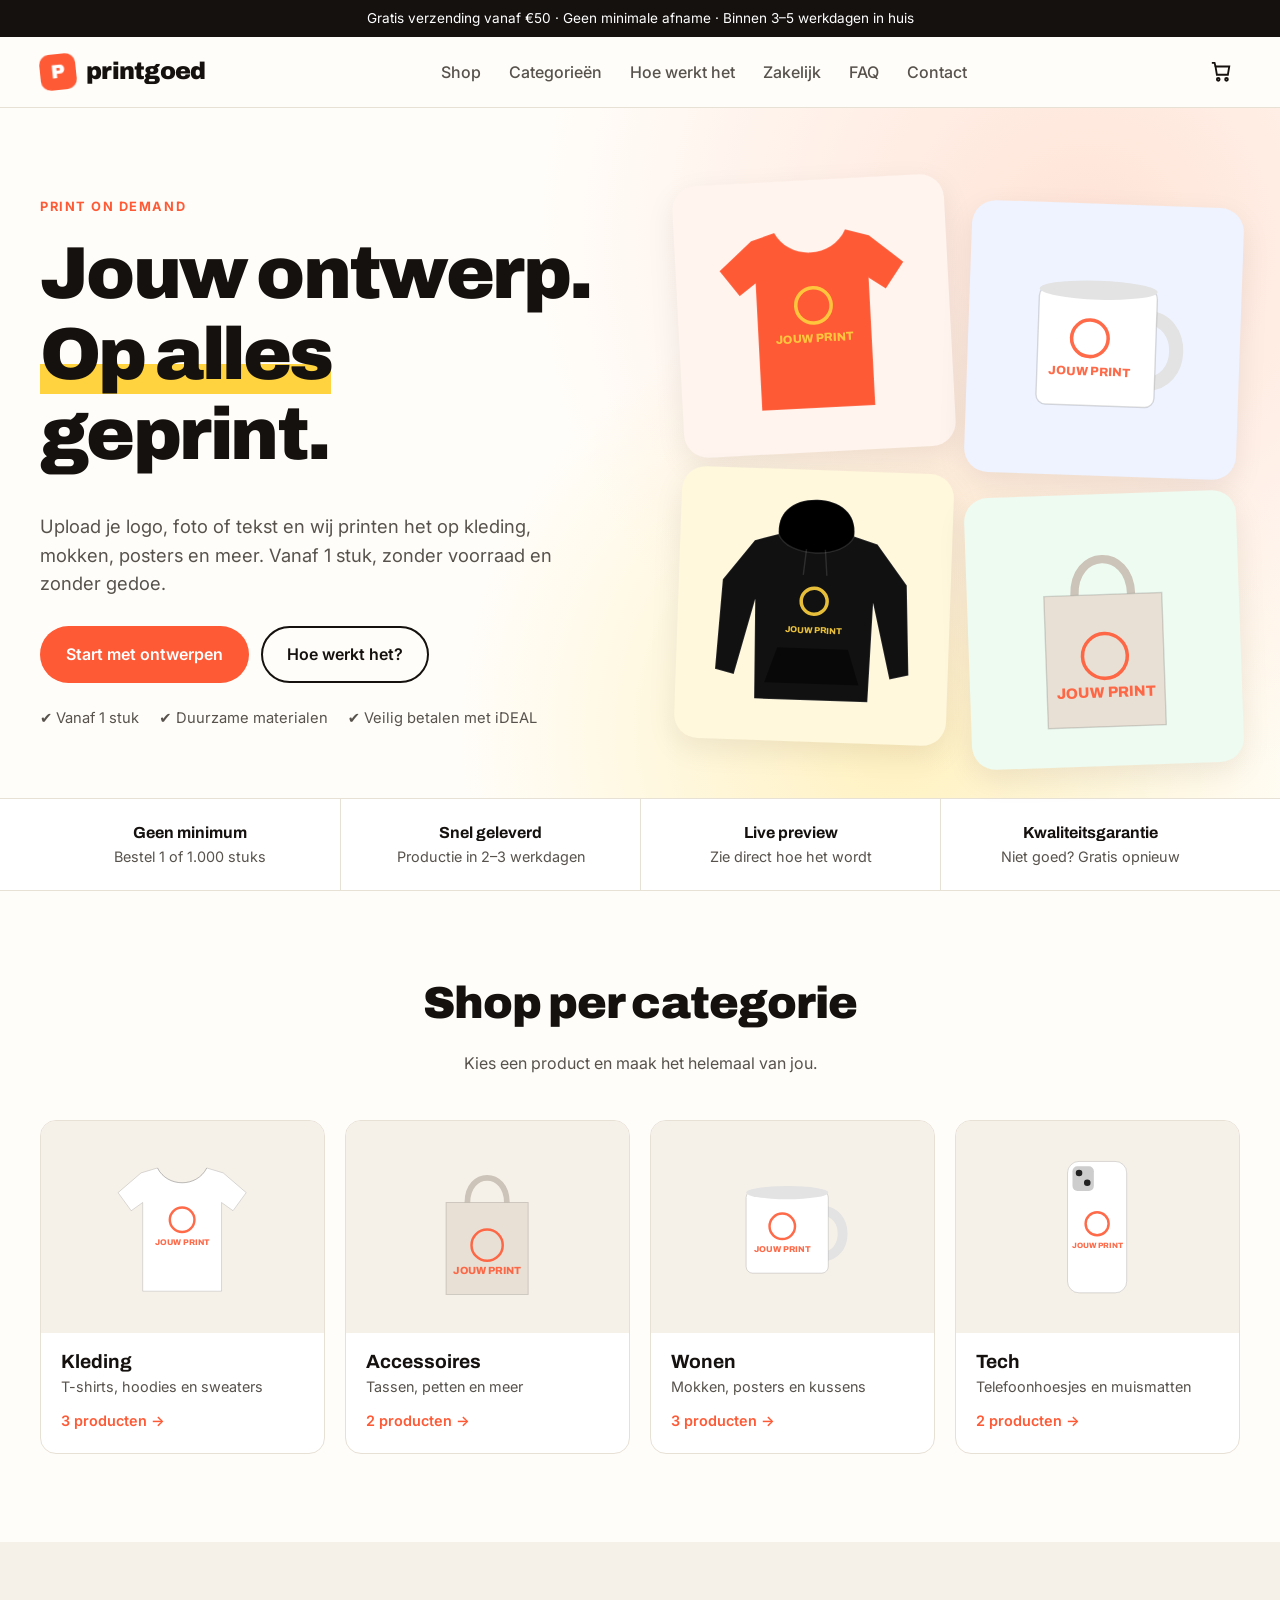
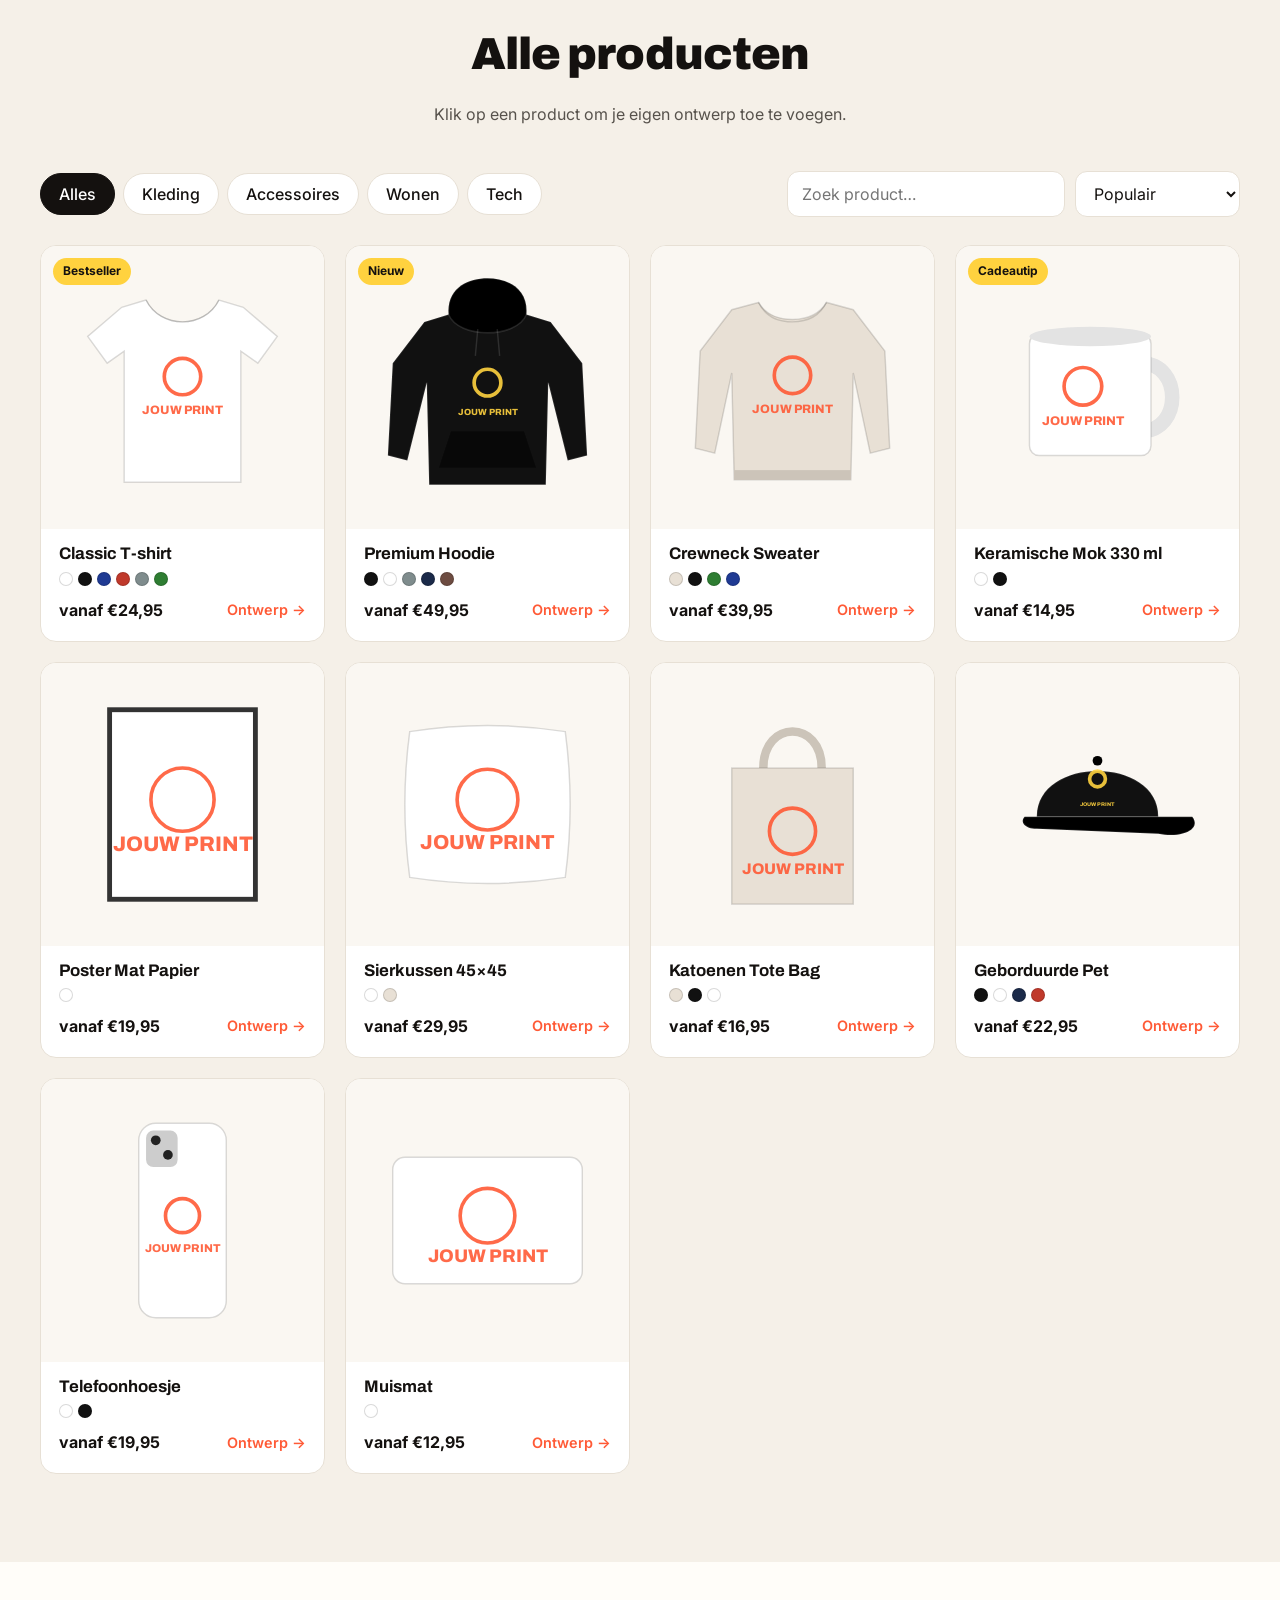
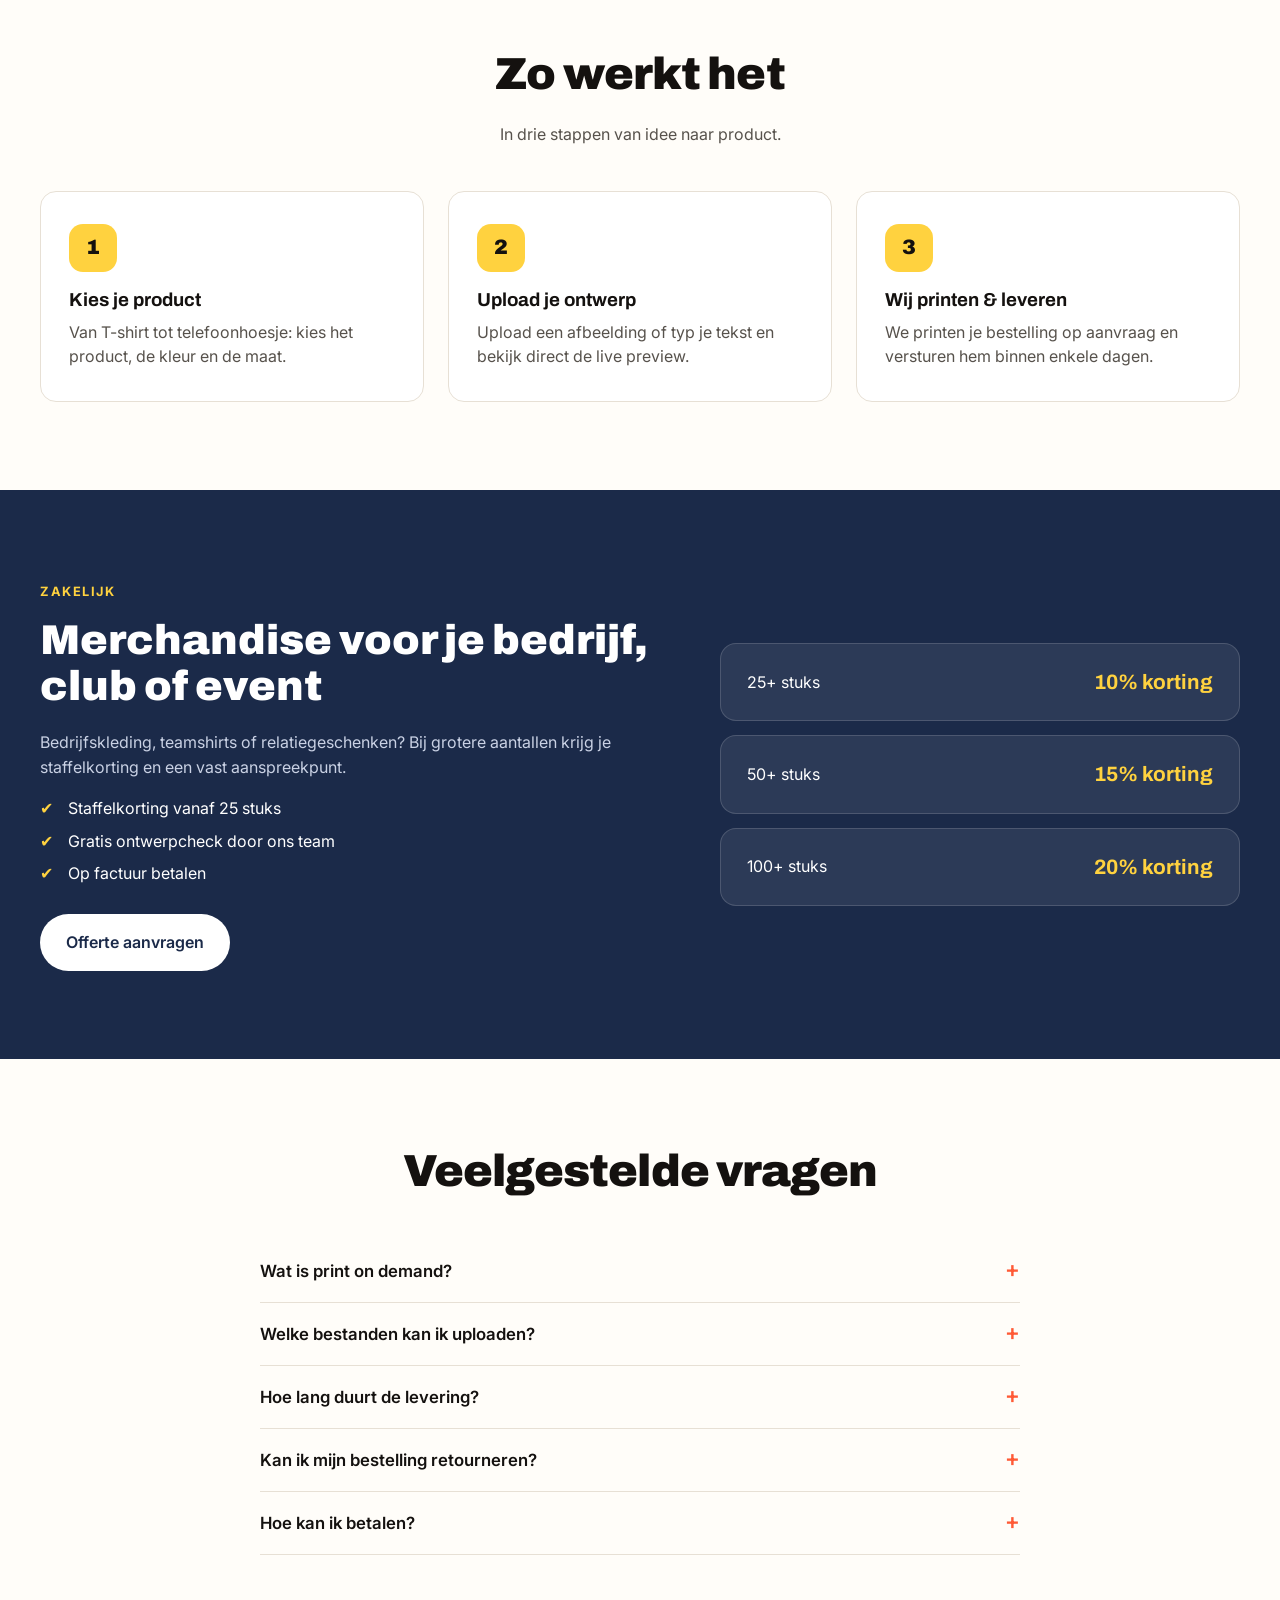
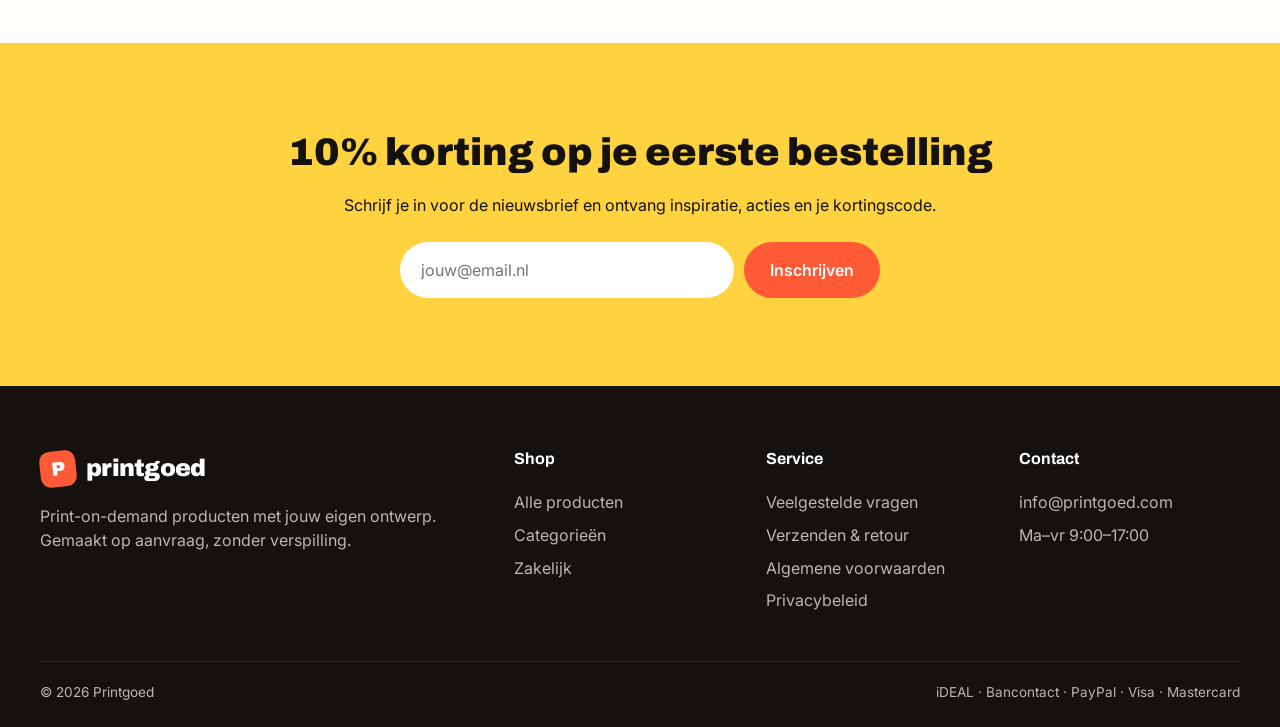
==== printgoed/index.html @ 6ab9bcb2 "Add rebuilt Printgoed print-on-demand webshop Static storefront with product catalogue, live design " ====
<!doctype html>
<html lang="nl">
<head>
  <meta charset="utf-8">
  <meta name="viewport" content="width=device-width, initial-scale=1">
  <title>Printgoed – Jouw ontwerp, op alles geprint</title>
  <meta name="description" content="Printgoed: print-on-demand kleding, accessoires en woonproducten met jouw eigen ontwerp. Geen minimale afname, snel geleverd.">
  <link rel="preconnect" href="https://fonts.googleapis.com">
  <link rel="preconnect" href="https://fonts.gstatic.com" crossorigin>
  <link href="https://fonts.googleapis.com/css2?family=Archivo:wght@500;700;800;900&family=Inter:wght@400;500;600&display=swap" rel="stylesheet">
  <link rel="stylesheet" href="css/styles.css">
</head>
<body>
  <div class="topbar">Gratis verzending vanaf €50 · Geen minimale afname · Binnen 3–5 werkdagen in huis</div>

  <header class="header">
    <div class="container header-inner">
      <a href="#" class="logo" aria-label="Printgoed home"><span class="logo-mark">P</span>printgoed</a>
      <nav class="nav" id="nav">
        <a href="#shop">Shop</a>
        <a href="#categorieen">Categorieën</a>
        <a href="#hoe-werkt-het">Hoe werkt het</a>
        <a href="#zakelijk">Zakelijk</a>
        <a href="#faq">FAQ</a>
        <a href="#contact">Contact</a>
      </nav>
      <div class="header-actions">
        <button class="icon-btn" id="cartBtn" aria-label="Winkelwagen openen">
          <svg viewBox="0 0 24 24" width="22" height="22" fill="none" stroke="currentColor" stroke-width="2"><path d="M6 6h15l-1.5 9h-12z"/><path d="M6 6 5 2H2"/><circle cx="9" cy="20" r="1.5"/><circle cx="18" cy="20" r="1.5"/></svg>
          <span class="cart-count" id="cartCount">0</span>
        </button>
        <button class="icon-btn menu-btn" id="menuBtn" aria-label="Menu" aria-expanded="false">
          <svg viewBox="0 0 24 24" width="24" height="24" fill="none" stroke="currentColor" stroke-width="2"><path d="M3 6h18M3 12h18M3 18h18"/></svg>
        </button>
      </div>
    </div>
  </header>

  <main>
    <section class="hero">
      <div class="container hero-inner">
        <div class="hero-copy">
          <span class="eyebrow">Print on demand</span>
          <h1>Jouw ontwerp.<br><span class="hl">Op alles</span> geprint.</h1>
          <p>Upload je logo, foto of tekst en wij printen het op kleding, mokken, posters en meer. Vanaf 1 stuk, zonder voorraad en zonder gedoe.</p>
          <div class="hero-cta">
            <a href="#shop" class="btn btn-primary">Start met ontwerpen</a>
            <a href="#hoe-werkt-het" class="btn btn-ghost">Hoe werkt het?</a>
          </div>
          <ul class="usp-inline">
            <li>✔ Vanaf 1 stuk</li>
            <li>✔ Duurzame materialen</li>
            <li>✔ Veilig betalen met iDEAL</li>
          </ul>
        </div>
        <div class="hero-visual" id="heroVisual" aria-hidden="true"></div>
      </div>
    </section>

    <section class="usps">
      <div class="container usp-grid">
        <div class="usp"><strong>Geen minimum</strong><span>Bestel 1 of 1.000 stuks</span></div>
        <div class="usp"><strong>Snel geleverd</strong><span>Productie in 2–3 werkdagen</span></div>
        <div class="usp"><strong>Live preview</strong><span>Zie direct hoe het wordt</span></div>
        <div class="usp"><strong>Kwaliteitsgarantie</strong><span>Niet goed? Gratis opnieuw</span></div>
      </div>
    </section>

    <section class="section" id="categorieen">
      <div class="container">
        <div class="section-head">
          <h2>Shop per categorie</h2>
          <p>Kies een product en maak het helemaal van jou.</p>
        </div>
        <div class="cat-grid" id="catGrid"></div>
      </div>
    </section>

    <section class="section section-alt" id="shop">
      <div class="container">
        <div class="section-head">
          <h2>Alle producten</h2>
          <p>Klik op een product om je eigen ontwerp toe te voegen.</p>
        </div>
        <div class="toolbar">
          <div class="filters" id="filters" role="tablist"></div>
          <div class="toolbar-right">
            <input type="search" id="search" placeholder="Zoek product…" aria-label="Zoek product">
            <select id="sort" aria-label="Sorteren">
              <option value="popular">Populair</option>
              <option value="price-asc">Prijs laag–hoog</option>
              <option value="price-desc">Prijs hoog–laag</option>
              <option value="name">Naam A–Z</option>
            </select>
          </div>
        </div>
        <div class="product-grid" id="productGrid"></div>
        <p class="empty" id="emptyState" hidden>Geen producten gevonden.</p>
      </div>
    </section>

    <section class="section" id="hoe-werkt-het">
      <div class="container">
        <div class="section-head">
          <h2>Zo werkt het</h2>
          <p>In drie stappen van idee naar product.</p>
        </div>
        <ol class="steps">
          <li><span class="step-num">1</span><h3>Kies je product</h3><p>Van T-shirt tot telefoonhoesje: kies het product, de kleur en de maat.</p></li>
          <li><span class="step-num">2</span><h3>Upload je ontwerp</h3><p>Upload een afbeelding of typ je tekst en bekijk direct de live preview.</p></li>
          <li><span class="step-num">3</span><h3>Wij printen &amp; leveren</h3><p>We printen je bestelling op aanvraag en versturen hem binnen enkele dagen.</p></li>
        </ol>
      </div>
    </section>

    <section class="section business" id="zakelijk">
      <div class="container business-inner">
        <div>
          <span class="eyebrow light">Zakelijk</span>
          <h2>Merchandise voor je bedrijf, club of event</h2>
          <p>Bedrijfskleding, teamshirts of relatiegeschenken? Bij grotere aantallen krijg je staffelkorting en een vast aanspreekpunt.</p>
          <ul class="checklist">
            <li>Staffelkorting vanaf 25 stuks</li>
            <li>Gratis ontwerpcheck door ons team</li>
            <li>Op factuur betalen</li>
          </ul>
          <a href="#contact" class="btn btn-light">Offerte aanvragen</a>
        </div>
        <div class="tiers">
          <div class="tier"><span>25+ stuks</span><strong>10% korting</strong></div>
          <div class="tier"><span>50+ stuks</span><strong>15% korting</strong></div>
          <div class="tier"><span>100+ stuks</span><strong>20% korting</strong></div>
        </div>
      </div>
    </section>

    <section class="section" id="faq">
      <div class="container narrow">
        <div class="section-head">
          <h2>Veelgestelde vragen</h2>
        </div>
        <div class="faq">
          <details><summary>Wat is print on demand?</summary><p>Elk product wordt pas geprint nadat je het bestelt. Daardoor kun je al vanaf 1 stuk bestellen en is er geen verspilling door overproductie.</p></details>
          <details><summary>Welke bestanden kan ik uploaden?</summary><p>PNG, JPG en SVG. Voor het beste resultaat gebruik je een PNG met transparante achtergrond van minimaal 2000 px breed (300 dpi).</p></details>
          <details><summary>Hoe lang duurt de levering?</summary><p>Productie duurt 2–3 werkdagen. Daarna bezorgen we binnen 1–2 werkdagen in Nederland en België.</p></details>
          <details><summary>Kan ik mijn bestelling retourneren?</summary><p>Omdat producten persoonlijk gemaakt worden, zijn ze uitgesloten van het herroepingsrecht. Is er een drukfout of beschadiging? Dan maken we het gratis opnieuw.</p></details>
          <details><summary>Hoe kan ik betalen?</summary><p>Met iDEAL, Bancontact, creditcard, PayPal of (zakelijk) op factuur.</p></details>
        </div>
      </div>
    </section>

    <section class="section newsletter">
      <div class="container narrow center">
        <h2>10% korting op je eerste bestelling</h2>
        <p>Schrijf je in voor de nieuwsbrief en ontvang inspiratie, acties en je kortingscode.</p>
        <form class="newsletter-form" id="newsletterForm">
          <input type="email" required placeholder="jouw@email.nl" aria-label="E-mailadres">
          <button class="btn btn-primary" type="submit">Inschrijven</button>
        </form>
      </div>
    </section>
  </main>

  <footer class="footer" id="contact">
    <div class="container footer-grid">
      <div>
        <a href="#" class="logo logo-light"><span class="logo-mark">P</span>printgoed</a>
        <p>Print-on-demand producten met jouw eigen ontwerp. Gemaakt op aanvraag, zonder verspilling.</p>
      </div>
      <div>
        <h4>Shop</h4>
        <a href="#shop">Alle producten</a>
        <a href="#categorieen">Categorieën</a>
        <a href="#zakelijk">Zakelijk</a>
      </div>
      <div>
        <h4>Service</h4>
        <a href="#faq">Veelgestelde vragen</a>
        <a href="#faq">Verzenden &amp; retour</a>
        <a href="#">Algemene voorwaarden</a>
        <a href="#">Privacybeleid</a>
      </div>
      <div>
        <h4>Contact</h4>
        <a href="mailto:info@printgoed.com">info@printgoed.com</a>
        <span>Ma–vr 9:00–17:00</span>
      </div>
    </div>
    <div class="container footer-bottom">
      <span>© <span id="year"></span> Printgoed</span>
      <span class="pay">iDEAL · Bancontact · PayPal · Visa · Mastercard</span>
    </div>
  </footer>

  <!-- Productconfigurator -->
  <div class="modal" id="productModal" hidden>
    <div class="modal-backdrop" data-close></div>
    <div class="modal-panel" role="dialog" aria-modal="true" aria-labelledby="pmTitle">
      <button class="modal-close" data-close aria-label="Sluiten">×</button>
      <div class="pm-grid">
        <div class="pm-preview" id="pmPreview"></div>
        <div class="pm-info">
          <h3 id="pmTitle"></h3>
          <p class="pm-price" id="pmPrice"></p>
          <p class="pm-desc" id="pmDesc"></p>

          <div class="field">
            <label>Kleur</label>
            <div class="swatches" id="pmColors"></div>
          </div>
          <div class="field">
            <label for="pmSize">Maat / variant</label>
            <select id="pmSize"></select>
          </div>

          <div class="field">
            <label>Jouw ontwerp</label>
            <div class="design-tabs">
              <button class="tab active" data-tab="upload" type="button">Afbeelding uploaden</button>
              <button class="tab" data-tab="text" type="button">Tekst</button>
            </div>
            <div class="tab-panel" data-panel="upload">
              <label class="upload" for="pmUpload">
                <input type="file" id="pmUpload" accept="image/png,image/jpeg,image/svg+xml">
                <span id="pmUploadLabel">Klik om een PNG, JPG of SVG te kiezen</span>
              </label>
            </div>
            <div class="tab-panel" data-panel="text" hidden>
              <textarea id="pmText" rows="2" maxlength="60" placeholder="Typ je tekst (max. 3 regels)"></textarea>
              <div class="text-opts">
                <select id="pmFont" aria-label="Lettertype">
                  <option value="Archivo, sans-serif">Stoer</option>
                  <option value="Georgia, serif">Klassiek</option>
                  <option value="'Courier New', monospace">Typemachine</option>
                  <option value="'Brush Script MT', cursive">Handschrift</option>
                </select>
                <input type="color" id="pmTextColor" value="#111111" aria-label="Tekstkleur">
              </div>
            </div>
          </div>

          <div class="pm-buy">
            <div class="qty">
              <button type="button" id="qtyMinus" aria-label="Minder">−</button>
              <input type="number" id="pmQty" value="1" min="1" max="999" aria-label="Aantal">
              <button type="button" id="qtyPlus" aria-label="Meer">+</button>
            </div>
            <button class="btn btn-primary grow" id="pmAdd">In winkelwagen</button>
          </div>
        </div>
      </div>
    </div>
  </div>

  <!-- Winkelwagen -->
  <div class="drawer" id="cartDrawer" hidden>
    <div class="modal-backdrop" data-close-cart></div>
    <aside class="drawer-panel" aria-label="Winkelwagen">
      <div class="drawer-head">
        <h3>Winkelwagen</h3>
        <button class="modal-close static" data-close-cart aria-label="Sluiten">×</button>
      </div>
      <div class="ship-bar"><div class="ship-text" id="shipText"></div><div class="ship-track"><div class="ship-fill" id="shipFill"></div></div></div>
      <div class="cart-items" id="cartItems"></div>
      <div class="drawer-foot">
        <div class="row"><span>Subtotaal</span><span id="cartSubtotal">€0,00</span></div>
        <div class="row"><span>Verzending</span><span id="cartShipping">€0,00</span></div>
        <div class="row total"><span>Totaal</span><span id="cartTotal">€0,00</span></div>
        <button class="btn btn-primary full" id="checkoutBtn">Afrekenen</button>
      </div>
    </aside>
  </div>

  <!-- Afrekenen -->
  <div class="modal" id="checkoutModal" hidden>
    <div class="modal-backdrop" data-close></div>
    <div class="modal-panel small" role="dialog" aria-modal="true" aria-labelledby="coTitle">
      <button class="modal-close" data-close aria-label="Sluiten">×</button>
      <h3 id="coTitle">Afrekenen</h3>
      <form id="checkoutForm" class="checkout-form">
        <div class="two"><input required placeholder="Voornaam" autocomplete="given-name"><input required placeholder="Achternaam" autocomplete="family-name"></div>
        <input required type="email" placeholder="E-mailadres" autocomplete="email">
        <input required placeholder="Straat en huisnummer" autocomplete="street-address">
        <div class="two"><input required placeholder="Postcode" autocomplete="postal-code"><input required placeholder="Plaats" autocomplete="address-level2"></div>
        <select required aria-label="Land"><option>Nederland</option><option>België</option><option>Duitsland</option></select>
        <fieldset class="pay-methods">
          <legend>Betaalmethode</legend>
          <label><input type="radio" name="pay" checked> iDEAL</label>
          <label><input type="radio" name="pay"> Bancontact</label>
          <label><input type="radio" name="pay"> Creditcard</label>
          <label><input type="radio" name="pay"> PayPal</label>
        </fieldset>
        <p class="co-total">Te betalen: <strong id="coTotal"></strong></p>
        <button class="btn btn-primary full" type="submit">Bestelling plaatsen</button>
        <p class="note">Demo-afrekenpagina: koppel hier je betaalprovider (bijv. Mollie of Stripe).</p>
      </form>
    </div>
  </div>

  <div class="toast" id="toast" role="status" aria-live="polite"></div>

  <script src="js/products.js"></script>
  <script src="js/mockups.js"></script>
  <script src="js/app.js"></script>
</body>
</html>
---- printgoed/css/styles.css ----
:root {
  --ink: #14110f;
  --ink-soft: #57524c;
  --bg: #fffdf9;
  --bg-alt: #f5f0e8;
  --line: #e7e0d5;
  --accent: #ff5a36;
  --accent-dark: #e2431f;
  --yellow: #ffd23f;
  --navy: #1b2a49;
  --radius: 16px;
  --shadow: 0 10px 30px rgba(20, 17, 15, 0.08);
}

* { box-sizing: border-box; }
html { scroll-behavior: smooth; }
body {
  margin: 0;
  font-family: Inter, system-ui, sans-serif;
  color: var(--ink);
  background: var(--bg);
  line-height: 1.55;
  -webkit-font-smoothing: antialiased;
}
body.locked { overflow: hidden; }
h1, h2, h3, h4 { font-family: Archivo, sans-serif; line-height: 1.1; margin: 0 0 0.5em; }
p { margin: 0 0 1em; }
a { color: inherit; }
img, svg { display: block; max-width: 100%; }
button, input, select, textarea { font: inherit; color: inherit; }
[hidden] { display: none !important; }

.container { width: min(1200px, 100% - 32px); margin-inline: auto; }
.narrow { width: min(760px, 100% - 32px); }
.center { text-align: center; }

/* Knoppen */
.btn {
  display: inline-flex; align-items: center; justify-content: center; gap: 8px;
  padding: 14px 24px; border-radius: 999px; border: 2px solid transparent;
  font-weight: 600; text-decoration: none; cursor: pointer; transition: transform .15s, background .15s;
}
.btn:hover { transform: translateY(-1px); }
.btn:disabled { opacity: .5; cursor: not-allowed; transform: none; }
.btn-primary { background: var(--accent); color: #fff; }
.btn-primary:hover { background: var(--accent-dark); }
.btn-ghost { border-color: var(--ink); background: transparent; }
.btn-light { background: #fff; color: var(--navy); }
.full { width: 100%; }
.grow { flex: 1; }
.link { background: none; border: 0; padding: 0; color: var(--ink-soft); text-decoration: underline; cursor: pointer; font-size: .85rem; }

/* Topbar & header */
.topbar { background: var(--ink); color: #fff; text-align: center; font-size: .85rem; padding: 8px 16px; }
.header { position: sticky; top: 0; z-index: 40; background: rgba(255, 253, 249, .92); backdrop-filter: blur(10px); border-bottom: 1px solid var(--line); }
.header-inner { display: flex; align-items: center; justify-content: space-between; height: 70px; gap: 24px; }
.logo { display: inline-flex; align-items: center; gap: 10px; font-family: Archivo, sans-serif; font-weight: 900; font-size: 1.5rem; letter-spacing: -.03em; text-decoration: none; }
.logo-mark { display: grid; place-items: center; width: 36px; height: 36px; border-radius: 10px; background: var(--accent); color: #fff; font-size: 1.2rem; transform: rotate(-6deg); }
.logo-light { color: #fff; }
.nav { display: flex; gap: 28px; }
.nav a { text-decoration: none; font-weight: 500; color: var(--ink-soft); }
.nav a:hover { color: var(--ink); }
.header-actions { display: flex; align-items: center; gap: 6px; }
.icon-btn { position: relative; background: none; border: 0; padding: 8px; cursor: pointer; border-radius: 10px; }
.icon-btn:hover { background: var(--bg-alt); }
.cart-count { position: absolute; top: 0; right: 0; min-width: 18px; height: 18px; border-radius: 9px; background: var(--accent); color: #fff; font-size: .7rem; font-weight: 700; display: none; place-items: center; padding: 0 4px; }
.cart-count.visible { display: grid; }
.menu-btn { display: none; }

/* Hero */
.hero { padding: 72px 0 56px; background: radial-gradient(circle at 85% 20%, #ffe3d6 0, transparent 45%), radial-gradient(circle at 70% 90%, #fff1bf 0, transparent 40%); }
.hero-inner { display: grid; grid-template-columns: 1.05fr 1fr; gap: 48px; align-items: center; }
.eyebrow { display: inline-block; font-size: .8rem; font-weight: 700; text-transform: uppercase; letter-spacing: .12em; color: var(--accent); margin-bottom: 16px; }
.eyebrow.light { color: var(--yellow); }
.hero h1 { font-size: clamp(2.6rem, 6vw, 4.6rem); font-weight: 900; letter-spacing: -.035em; }
.hl { background: linear-gradient(transparent 62%, var(--yellow) 62%); }
.hero p { font-size: 1.15rem; color: var(--ink-soft); max-width: 520px; }
.hero-cta { display: flex; flex-wrap: wrap; gap: 12px; margin: 28px 0 24px; }
.usp-inline { list-style: none; padding: 0; margin: 0; display: flex; flex-wrap: wrap; gap: 8px 20px; color: var(--ink-soft); font-size: .92rem; }
.hero-visual { display: grid; grid-template-columns: 1fr 1fr; gap: 18px; }
.hero-card { background: #fff; border-radius: 24px; padding: 18px; box-shadow: var(--shadow); aspect-ratio: 1; }
.hero-card.c0 { background: #fff4ee; transform: rotate(-3deg); }
.hero-card.c1 { background: #eef3ff; transform: translateY(24px) rotate(2deg); }
.hero-card.c2 { background: #fff8dc; transform: rotate(2deg); }
.hero-card.c3 { background: #eefbf1; transform: translateY(24px) rotate(-2deg); }

/* USP's */
.usps { border-block: 1px solid var(--line); background: #fff; }
.usp-grid { display: grid; grid-template-columns: repeat(4, 1fr); }
.usp { padding: 22px 16px; display: flex; flex-direction: column; text-align: center; }
.usp + .usp { border-left: 1px solid var(--line); }
.usp strong { font-family: Archivo, sans-serif; }
.usp span { color: var(--ink-soft); font-size: .9rem; }

/* Secties */
.section { padding: 88px 0; }
.section-alt { background: var(--bg-alt); }
.section-head { text-align: center; margin-bottom: 44px; }
.section-head h2 { font-size: clamp(2rem, 4vw, 2.8rem); font-weight: 900; letter-spacing: -.02em; }
.section-head p { color: var(--ink-soft); }

/* Categorieën */
.cat-grid { display: grid; grid-template-columns: repeat(4, 1fr); gap: 20px; }
.cat-card { text-align: left; background: #fff; border: 1px solid var(--line); border-radius: var(--radius); overflow: hidden; cursor: pointer; padding: 0; transition: transform .2s, box-shadow .2s; }
.cat-card:hover { transform: translateY(-4px); box-shadow: var(--shadow); }
.cat-img { background: var(--bg-alt); padding: 24px; aspect-ratio: 4 / 3; display: grid; place-items: center; }
.cat-img svg { height: 100%; }
.cat-body { padding: 18px 20px 20px; }
.cat-body h3 { font-size: 1.2rem; margin-bottom: 4px; }
.cat-body p { color: var(--ink-soft); font-size: .9rem; margin-bottom: 10px; }
.cat-body span { color: var(--accent); font-weight: 600; font-size: .9rem; }

/* Shop */
.toolbar { display: flex; flex-wrap: wrap; align-items: center; justify-content: space-between; gap: 16px; margin-bottom: 28px; }
.filters { display: flex; flex-wrap: wrap; gap: 8px; }
.chip { border: 1px solid var(--line); background: #fff; border-radius: 999px; padding: 8px 18px; cursor: pointer; font-weight: 500; }
.chip.active { background: var(--ink); color: #fff; border-color: var(--ink); }
.toolbar-right { display: flex; gap: 10px; }
.toolbar input, .toolbar select, .field select, .field textarea, .text-opts select, .checkout-form input, .checkout-form select, .newsletter-form input {
  border: 1px solid var(--line); background: #fff; border-radius: 12px; padding: 10px 14px; outline: none;
}
.toolbar input:focus, .field select:focus, .field textarea:focus, .checkout-form input:focus, .newsletter-form input:focus { border-color: var(--ink); }
.product-grid { display: grid; grid-template-columns: repeat(4, 1fr); gap: 20px; }
.product-card { background: #fff; border-radius: var(--radius); overflow: hidden; cursor: pointer; border: 1px solid var(--line); transition: transform .2s, box-shadow .2s; outline: none; }
.product-card:hover, .product-card:focus-visible { transform: translateY(-4px); box-shadow: var(--shadow); }
.product-img { position: relative; background: #faf7f2; padding: 20px; aspect-ratio: 1; }
.badge { position: absolute; top: 12px; left: 12px; background: var(--yellow); font-size: .75rem; font-weight: 700; padding: 4px 10px; border-radius: 999px; }
.product-body { padding: 16px 18px 18px; }
.product-body h3 { font-size: 1.05rem; margin-bottom: 8px; }
.dots { display: flex; gap: 5px; margin-bottom: 12px; }
.dots span { width: 14px; height: 14px; border-radius: 50%; border: 1px solid rgba(0,0,0,.15); }
.product-foot { display: flex; justify-content: space-between; align-items: center; }
.price { font-weight: 700; }
.design-link { color: var(--accent); font-weight: 600; font-size: .9rem; }
.empty { text-align: center; color: var(--ink-soft); padding: 40px 0; }

/* Stappen */
.steps { list-style: none; padding: 0; margin: 0; display: grid; grid-template-columns: repeat(3, 1fr); gap: 24px; }
.steps li { background: #fff; border: 1px solid var(--line); border-radius: var(--radius); padding: 32px 28px; }
.step-num { display: grid; place-items: center; width: 48px; height: 48px; border-radius: 14px; background: var(--yellow); font-family: Archivo, sans-serif; font-weight: 900; font-size: 1.3rem; margin-bottom: 18px; }
.steps p { color: var(--ink-soft); margin: 0; }

/* Zakelijk */
.business { background: var(--navy); color: #fff; }
.business-inner { display: grid; grid-template-columns: 1.2fr 1fr; gap: 56px; align-items: center; }
.business h2 { font-size: clamp(2rem, 4vw, 2.6rem); font-weight: 900; }
.business p { color: #c9d1e4; }
.checklist { list-style: none; padding: 0; margin: 0 0 28px; }
.checklist li { padding-left: 28px; position: relative; margin-bottom: 8px; }
.checklist li::before { content: "✔"; position: absolute; left: 0; color: var(--yellow); }
.tiers { display: grid; gap: 14px; }
.tier { display: flex; justify-content: space-between; align-items: center; background: rgba(255,255,255,.08); border: 1px solid rgba(255,255,255,.15); border-radius: var(--radius); padding: 22px 26px; }
.tier strong { font-family: Archivo, sans-serif; font-size: 1.3rem; color: var(--yellow); }

/* FAQ */
.faq details { border-bottom: 1px solid var(--line); padding: 18px 0; }
.faq summary { cursor: pointer; font-weight: 600; font-size: 1.05rem; list-style: none; display: flex; justify-content: space-between; gap: 16px; }
.faq summary::-webkit-details-marker { display: none; }
.faq summary::after { content: "+"; font-size: 1.4rem; line-height: 1; color: var(--accent); }
.faq details[open] summary::after { content: "−"; }
.faq details p { margin: 12px 0 0; color: var(--ink-soft); }

/* Nieuwsbrief */
.newsletter { background: var(--yellow); }
.newsletter h2 { font-size: clamp(1.8rem, 4vw, 2.4rem); font-weight: 900; }
.newsletter-form { display: flex; gap: 10px; max-width: 480px; margin: 24px auto 0; }
.newsletter-form input { flex: 1; border-radius: 999px; padding: 14px 20px; border-color: transparent; }

/* Footer */
.footer { background: var(--ink); color: #bdb6ad; padding: 64px 0 24px; }
.footer-grid { display: grid; grid-template-columns: 2fr 1fr 1fr 1fr; gap: 32px; }
.footer h4 { color: #fff; font-size: 1rem; margin-bottom: 14px; }
.footer-grid > div { display: flex; flex-direction: column; gap: 8px; }
.footer-grid a { text-decoration: none; }
.footer-grid a:hover { color: #fff; }
.footer .logo { margin-bottom: 8px; }
.footer-bottom { display: flex; flex-wrap: wrap; justify-content: space-between; gap: 12px; border-top: 1px solid #2e2925; margin-top: 48px; padding-top: 20px; font-size: .85rem; }

/* Modals */
.modal, .drawer { position: fixed; inset: 0; z-index: 100; }
.modal { display: grid; place-items: center; padding: 16px; }
.modal-backdrop { position: absolute; inset: 0; background: rgba(20, 17, 15, .55); }
.modal-panel { position: relative; background: #fff; border-radius: 24px; width: min(980px, 100%); max-height: calc(100vh - 32px); overflow: auto; padding: 32px; animation: pop .2s ease; }
.modal-panel.small { width: min(520px, 100%); }
@keyframes pop { from { transform: scale(.97); opacity: 0; } }
.modal-close { position: absolute; top: 14px; right: 14px; width: 40px; height: 40px; border-radius: 50%; border: 0; background: var(--bg-alt); font-size: 1.5rem; cursor: pointer; line-height: 1; }
.modal-close.static { position: static; }
.pm-grid { display: grid; grid-template-columns: 1fr 1fr; gap: 36px; }
.pm-preview { background: var(--bg-alt); border-radius: var(--radius); padding: 28px; aspect-ratio: 1; align-self: start; }
.pm-info h3 { font-size: 1.7rem; padding-right: 40px; }
.pm-price { font-size: 1.3rem; font-weight: 700; color: var(--accent); }
.pm-desc { color: var(--ink-soft); }
.field { margin-bottom: 18px; }
.field > label { display: block; font-weight: 600; font-size: .9rem; margin-bottom: 8px; }
.field select, .field textarea { width: 100%; }
.swatches { display: flex; flex-wrap: wrap; gap: 8px; }
.swatch { width: 34px; height: 34px; border-radius: 50%; border: 1px solid rgba(0,0,0,.2); cursor: pointer; box-shadow: 0 0 0 3px #fff; }
.swatch.active { box-shadow: 0 0 0 3px #fff, 0 0 0 5px var(--ink); }
.design-tabs { display: flex; background: var(--bg-alt); border-radius: 12px; padding: 4px; margin-bottom: 10px; }
.tab { flex: 1; border: 0; background: none; padding: 8px; border-radius: 9px; cursor: pointer; font-weight: 500; font-size: .9rem; }
.tab.active { background: #fff; box-shadow: 0 1px 4px rgba(0,0,0,.08); }
.upload { display: block; border: 2px dashed var(--line); border-radius: 12px; padding: 20px; text-align: center; color: var(--ink-soft); cursor: pointer; font-size: .9rem; }
.upload:hover { border-color: var(--accent); color: var(--ink); }
.upload input { position: absolute; width: 1px; height: 1px; opacity: 0; }
.text-opts { display: flex; gap: 8px; margin-top: 8px; }
.text-opts select { flex: 1; }
.text-opts input[type=color] { width: 48px; height: 42px; border: 1px solid var(--line); border-radius: 12px; padding: 4px; background: #fff; cursor: pointer; }
.pm-buy { display: flex; gap: 12px; margin-top: 24px; }
.qty { display: flex; align-items: center; border: 1px solid var(--line); border-radius: 999px; overflow: hidden; }
.qty button { border: 0; background: none; width: 40px; height: 48px; cursor: pointer; font-size: 1.2rem; }
.qty input { width: 44px; border: 0; text-align: center; outline: none; -moz-appearance: textfield; }
.qty input::-webkit-inner-spin-button { -webkit-appearance: none; }
.qty.small button { width: 30px; height: 30px; font-size: 1rem; }
.qty.small span { min-width: 20px; text-align: center; font-size: .9rem; }

/* Winkelwagen */
.drawer-panel { position: absolute; top: 0; right: 0; bottom: 0; width: min(420px, 100%); background: #fff; display: flex; flex-direction: column; animation: slide .25s ease; }
@keyframes slide { from { transform: translateX(100%); } }
.drawer-head { display: flex; justify-content: space-between; align-items: center; padding: 20px 24px; border-bottom: 1px solid var(--line); }
.drawer-head h3 { margin: 0; }
.ship-bar { padding: 14px 24px; background: var(--bg-alt); font-size: .88rem; }
.ship-track { height: 6px; background: #fff; border-radius: 3px; margin-top: 8px; overflow: hidden; }
.ship-fill { height: 100%; background: var(--accent); transition: width .3s; }
.cart-items { flex: 1; overflow: auto; padding: 8px 24px; }
.cart-empty { text-align: center; padding: 48px 0; color: var(--ink-soft); }
.cart-item { display: grid; grid-template-columns: 72px 1fr auto; gap: 14px; padding: 16px 0; border-bottom: 1px solid var(--line); align-items: start; }
.ci-img { background: var(--bg-alt); border-radius: 12px; padding: 6px; aspect-ratio: 1; }
.ci-body { display: flex; flex-direction: column; gap: 4px; }
.ci-meta { display: flex; align-items: center; gap: 6px; color: var(--ink-soft); font-size: .85rem; }
.ci-meta i { width: 12px; height: 12px; border-radius: 50%; border: 1px solid rgba(0,0,0,.2); }
.ci-actions { display: flex; align-items: center; gap: 14px; margin-top: 4px; }
.ci-price { font-weight: 700; }
.drawer-foot { padding: 20px 24px; border-top: 1px solid var(--line); }
.drawer-foot .row { display: flex; justify-content: space-between; margin-bottom: 8px; color: var(--ink-soft); }
.drawer-foot .row.total { color: var(--ink); font-weight: 700; font-size: 1.1rem; margin-bottom: 16px; }

/* Afrekenen */
.checkout-form { display: grid; gap: 10px; margin-top: 16px; }
.checkout-form .two { display: grid; grid-template-columns: 1fr 1fr; gap: 10px; }
.checkout-form input, .checkout-form select { width: 100%; }
.pay-methods { border: 1px solid var(--line); border-radius: 12px; padding: 12px 16px; display: grid; grid-template-columns: 1fr 1fr; gap: 8px; margin: 0; }
.pay-methods legend { font-weight: 600; font-size: .9rem; padding: 0 6px; }
.co-total { margin: 6px 0; }
.note { font-size: .8rem; color: var(--ink-soft); text-align: center; margin: 0; }

/* Toast */
.toast { position: fixed; left: 50%; bottom: 24px; transform: translate(-50%, 120px); background: var(--ink); color: #fff; padding: 12px 22px; border-radius: 999px; z-index: 200; transition: transform .3s, opacity .3s; opacity: 0; pointer-events: none; font-size: .92rem; max-width: calc(100% - 32px); text-align: center; }
.toast.show { transform: translate(-50%, 0); opacity: 1; }

/* Responsive */
@media (max-width: 1000px) {
  .product-grid, .cat-grid { grid-template-columns: repeat(3, 1fr); }
  .footer-grid { grid-template-columns: 1fr 1fr; }
}
@media (max-width: 820px) {
  .menu-btn { display: block; }
  .nav { position: absolute; top: 70px; left: 0; right: 0; background: #fff; flex-direction: column; gap: 0; border-bottom: 1px solid var(--line); display: none; }
  .nav.open { display: flex; }
  .nav a { padding: 14px 16px; border-top: 1px solid var(--line); }
  .hero { padding: 48px 0 64px; }
  .hero-inner, .business-inner, .pm-grid { grid-template-columns: 1fr; }
  .hero-visual { max-width: 440px; }
  .usp-grid { grid-template-columns: 1fr 1fr; }
  .usp:nth-child(3) { border-left: 0; }
  .usp:nth-child(n+3) { border-top: 1px solid var(--line); }
  .product-grid, .cat-grid { grid-template-columns: 1fr 1fr; gap: 14px; }
  .steps { grid-template-columns: 1fr; }
  .section { padding: 64px 0; }
  .modal-panel { padding: 24px 20px; }
  .pm-preview { max-width: 360px; width: 100%; justify-self: center; }
}
@media (max-width: 520px) {
  .toolbar-right { width: 100%; }
  .toolbar-right input { flex: 1; min-width: 0; }
  .product-body { padding: 12px 14px 14px; }
  .product-foot { flex-direction: column; align-items: flex-start; gap: 2px; }
  .newsletter-form { flex-direction: column; }
  .footer-grid { grid-template-columns: 1fr; }
  .checkout-form .two, .pay-methods { grid-template-columns: 1fr; }
}
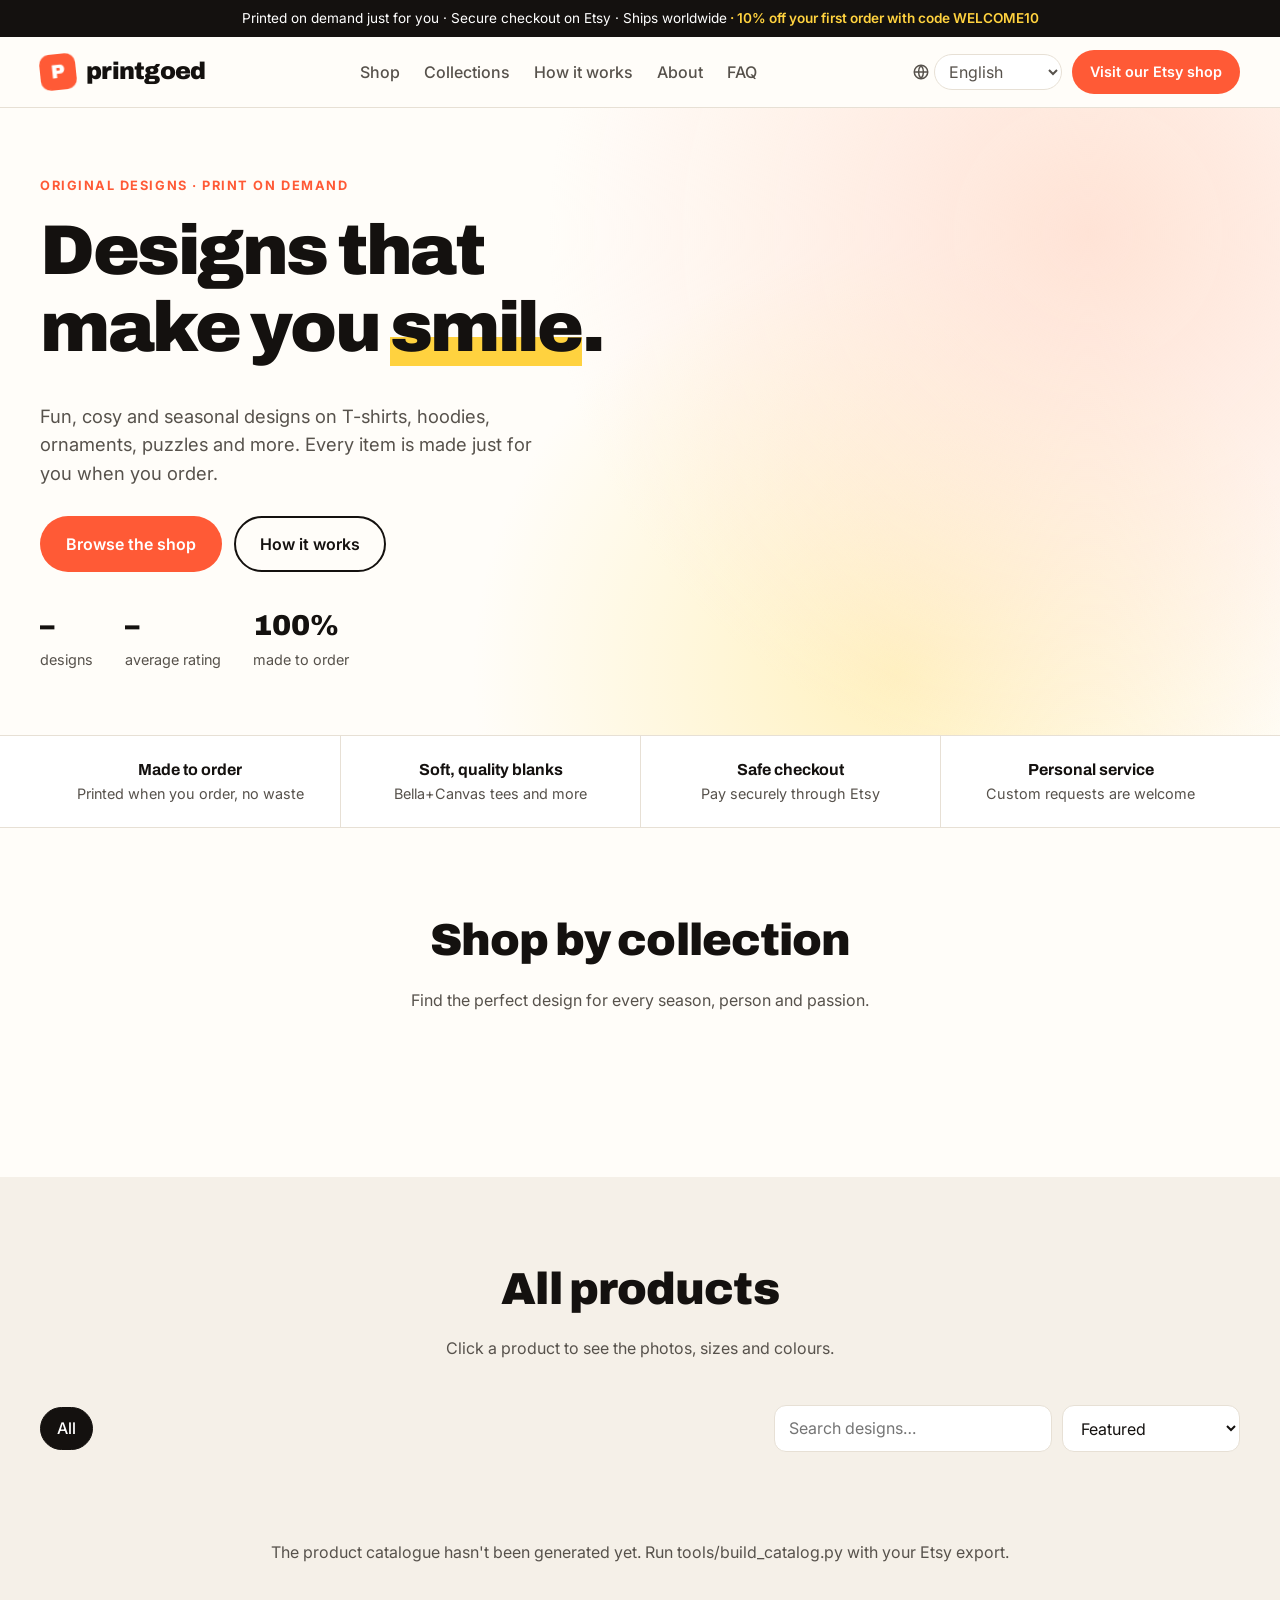
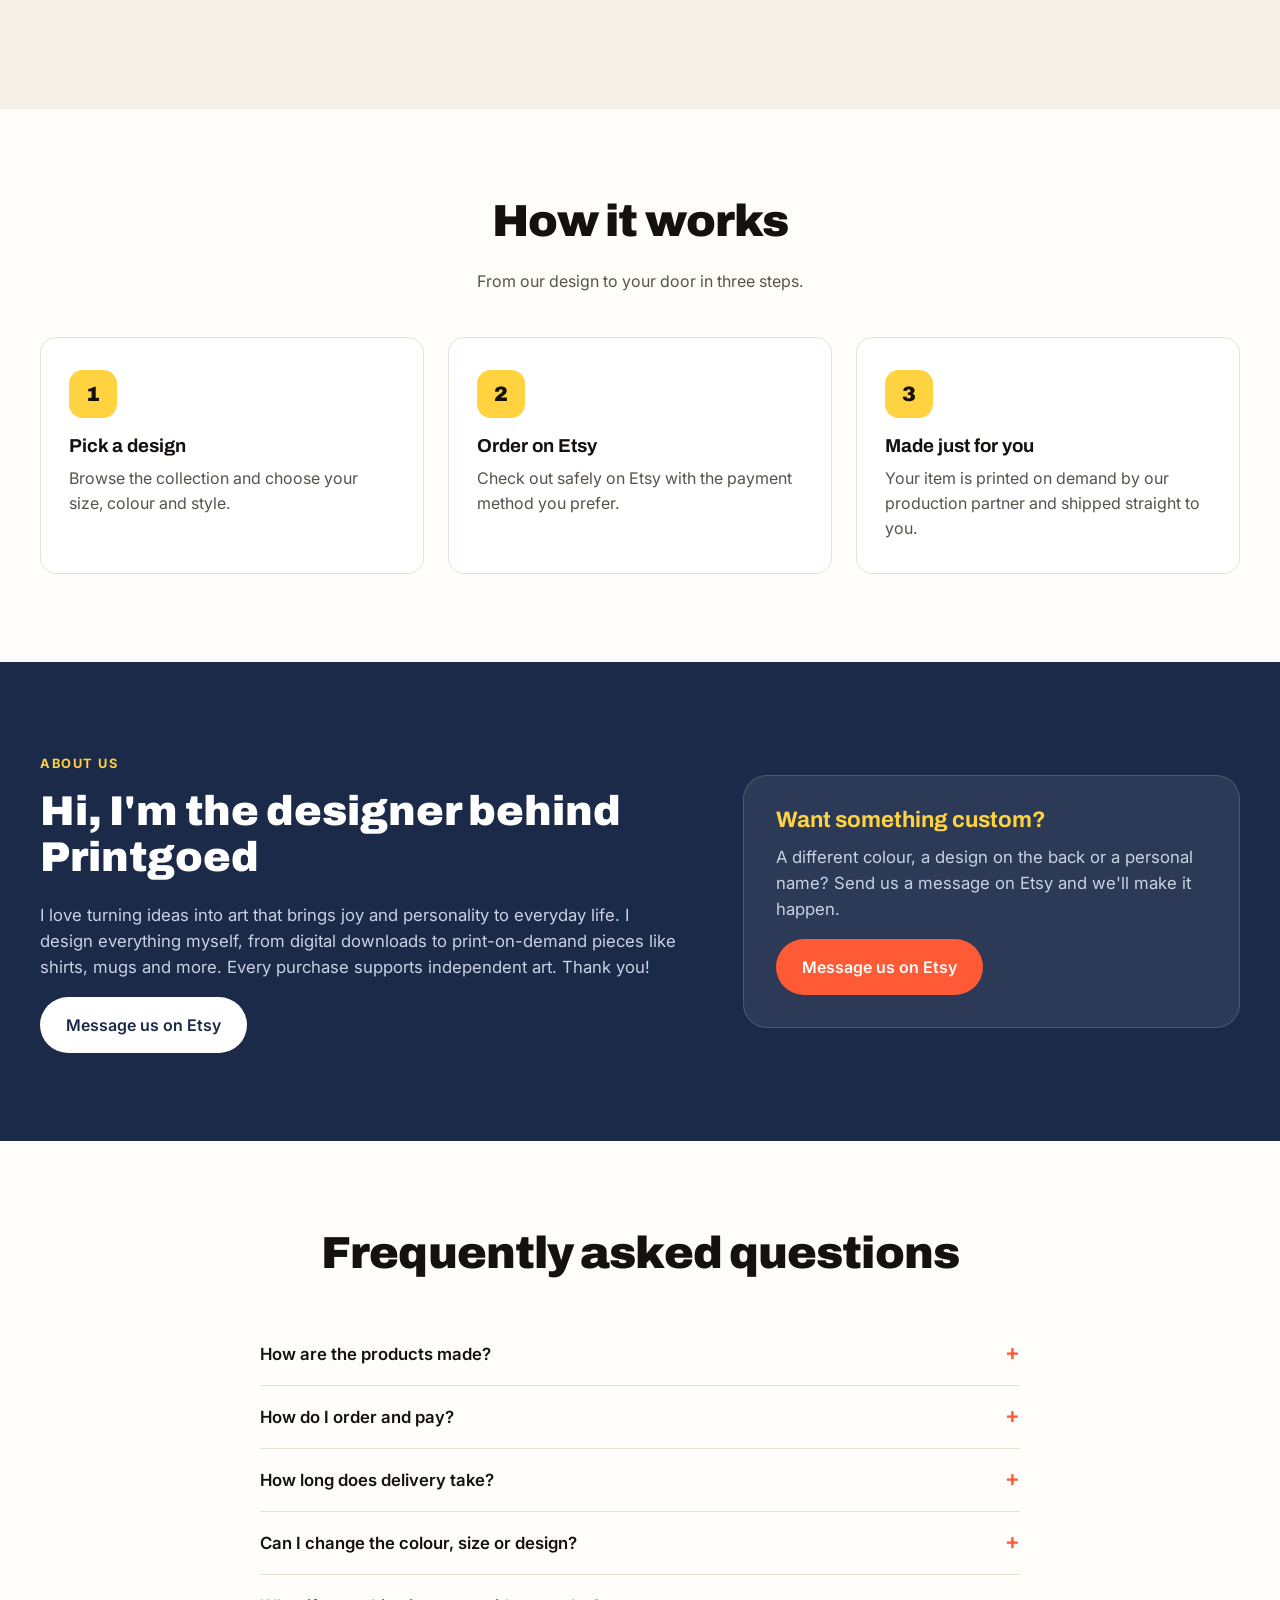
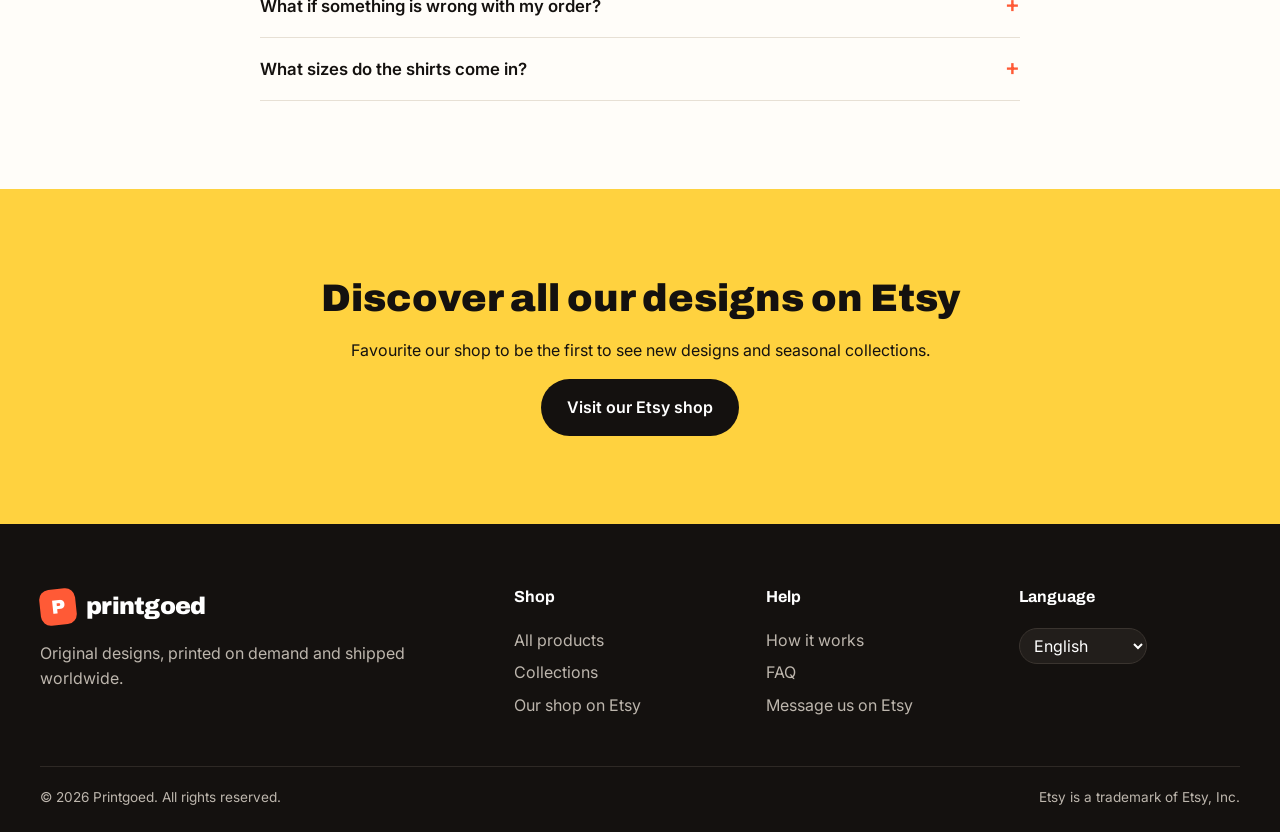
==== commit 7ee2bfd4: "Rebuild Printgoed as multilingual Etsy showcase Replace the demo cart and checkout with a catalogue " ====
--- a/printgoed/index.html
+++ b/printgoed/index.html
@@ -1,34 +1,36 @@
 <!doctype html>
-<html lang="nl">
+<html lang="en">
 <head>
   <meta charset="utf-8">
   <meta name="viewport" content="width=device-width, initial-scale=1">
-  <title>Printgoed – Jouw ontwerp, op alles geprint</title>
-  <meta name="description" content="Printgoed: print-on-demand kleding, accessoires en woonproducten met jouw eigen ontwerp. Geen minimale afname, snel geleverd.">
+  <title>Printgoed – Original print-on-demand designs</title>
+  <meta name="description" content="Printgoed: original, fun and seasonal designs on T-shirts, hoodies, ornaments, puzzles and more. Printed on demand and sold securely through Etsy.">
   <link rel="preconnect" href="https://fonts.googleapis.com">
   <link rel="preconnect" href="https://fonts.gstatic.com" crossorigin>
   <link href="https://fonts.googleapis.com/css2?family=Archivo:wght@500;700;800;900&family=Inter:wght@400;500;600&display=swap" rel="stylesheet">
   <link rel="stylesheet" href="css/styles.css">
 </head>
 <body>
-  <div class="topbar">Gratis verzending vanaf €50 · Geen minimale afname · Binnen 3–5 werkdagen in huis</div>
+  <div class="topbar"><span data-i18n="topbar"></span><span class="promo" id="promo"></span></div>
 
   <header class="header">
     <div class="container header-inner">
-      <a href="#" class="logo" aria-label="Printgoed home"><span class="logo-mark">P</span>printgoed</a>
+      <a href="#" class="logo" aria-label="Printgoed"><span class="logo-mark">P</span>printgoed</a>
       <nav class="nav" id="nav">
-        <a href="#shop">Shop</a>
-        <a href="#categorieen">Categorieën</a>
-        <a href="#hoe-werkt-het">Hoe werkt het</a>
-        <a href="#zakelijk">Zakelijk</a>
-        <a href="#faq">FAQ</a>
-        <a href="#contact">Contact</a>
+        <a href="#shop" data-i18n="navShop"></a>
+        <a href="#collections" data-i18n="navCollections"></a>
+        <a href="#how" data-i18n="navHow"></a>
+        <a href="#reviews" data-i18n="navReviews"></a>
+        <a href="#about" data-i18n="navAbout"></a>
+        <a href="#faq" data-i18n="navFaq"></a>
       </nav>
       <div class="header-actions">
-        <button class="icon-btn" id="cartBtn" aria-label="Winkelwagen openen">
-          <svg viewBox="0 0 24 24" width="22" height="22" fill="none" stroke="currentColor" stroke-width="2"><path d="M6 6h15l-1.5 9h-12z"/><path d="M6 6 5 2H2"/><circle cx="9" cy="20" r="1.5"/><circle cx="18" cy="20" r="1.5"/></svg>
-          <span class="cart-count" id="cartCount">0</span>
-        </button>
+        <label class="lang">
+          <span class="sr-only" data-i18n="language"></span>
+          <svg viewBox="0 0 24 24" width="18" height="18" fill="none" stroke="currentColor" stroke-width="2" aria-hidden="true"><circle cx="12" cy="12" r="9"/><path d="M3 12h18M12 3a14 14 0 0 1 0 18M12 3a14 14 0 0 0 0 18"/></svg>
+          <select class="lang-select" aria-label="Language"></select>
+        </label>
+        <a class="btn btn-primary btn-sm etsy-link hide-sm" target="_blank" rel="noopener" data-i18n="visitEtsy"></a>
         <button class="icon-btn menu-btn" id="menuBtn" aria-label="Menu" aria-expanded="false">
           <svg viewBox="0 0 24 24" width="24" height="24" fill="none" stroke="currentColor" stroke-width="2"><path d="M3 6h18M3 12h18M3 18h18"/></svg>
         </button>
@@ -40,267 +42,194 @@
     <section class="hero">
       <div class="container hero-inner">
         <div class="hero-copy">
-          <span class="eyebrow">Print on demand</span>
-          <h1>Jouw ontwerp.<br><span class="hl">Op alles</span> geprint.</h1>
-          <p>Upload je logo, foto of tekst en wij printen het op kleding, mokken, posters en meer. Vanaf 1 stuk, zonder voorraad en zonder gedoe.</p>
+          <span class="eyebrow" data-i18n="heroEyebrow"></span>
+          <h1><span data-i18n="heroTitle1"></span> <span class="hl" data-i18n="heroTitle2"></span><span data-i18n="heroTitle3"></span></h1>
+          <p data-i18n="heroText"></p>
           <div class="hero-cta">
-            <a href="#shop" class="btn btn-primary">Start met ontwerpen</a>
-            <a href="#hoe-werkt-het" class="btn btn-ghost">Hoe werkt het?</a>
+            <a href="#shop" class="btn btn-primary" data-i18n="heroCta"></a>
+            <a href="#how" class="btn btn-ghost" data-i18n="heroCta2"></a>
           </div>
-          <ul class="usp-inline">
-            <li>✔ Vanaf 1 stuk</li>
-            <li>✔ Duurzame materialen</li>
-            <li>✔ Veilig betalen met iDEAL</li>
-          </ul>
-        </div>
-        <div class="hero-visual" id="heroVisual" aria-hidden="true"></div>
+          <dl class="stats">
+            <div><dt id="statProducts">–</dt><dd data-i18n="statProducts"></dd></div>
+            <div><dt id="statRating">–</dt><dd data-i18n="statRating"></dd></div>
+            <div><dt>100%</dt><dd data-i18n="statMade"></dd></div>
+          </dl>
+        </div>
+        <div class="hero-visual" id="heroVisual"></div>
       </div>
     </section>
 
     <section class="usps">
       <div class="container usp-grid">
-        <div class="usp"><strong>Geen minimum</strong><span>Bestel 1 of 1.000 stuks</span></div>
-        <div class="usp"><strong>Snel geleverd</strong><span>Productie in 2–3 werkdagen</span></div>
-        <div class="usp"><strong>Live preview</strong><span>Zie direct hoe het wordt</span></div>
-        <div class="usp"><strong>Kwaliteitsgarantie</strong><span>Niet goed? Gratis opnieuw</span></div>
-      </div>
-    </section>
-
-    <section class="section" id="categorieen">
-      <div class="container">
-        <div class="section-head">
-          <h2>Shop per categorie</h2>
-          <p>Kies een product en maak het helemaal van jou.</p>
+        <div class="usp"><strong data-i18n="uspMade"></strong><span data-i18n="uspMadeText"></span></div>
+        <div class="usp"><strong data-i18n="uspQuality"></strong><span data-i18n="uspQualityText"></span></div>
+        <div class="usp"><strong data-i18n="uspEtsy"></strong><span data-i18n="uspEtsyText"></span></div>
+        <div class="usp"><strong data-i18n="uspService"></strong><span data-i18n="uspServiceText"></span></div>
+      </div>
+    </section>
+
+    <section class="section" id="collections">
+      <div class="container">
+        <div class="section-head">
+          <h2 data-i18n="collectionsTitle"></h2>
+          <p data-i18n="collectionsText"></p>
         </div>
         <div class="cat-grid" id="catGrid"></div>
+        <div class="theme-row" id="themeRow"></div>
       </div>
     </section>
 
     <section class="section section-alt" id="shop">
       <div class="container">
         <div class="section-head">
-          <h2>Alle producten</h2>
-          <p>Klik op een product om je eigen ontwerp toe te voegen.</p>
+          <h2 data-i18n="shopTitle"></h2>
+          <p data-i18n="shopText"></p>
         </div>
         <div class="toolbar">
-          <div class="filters" id="filters" role="tablist"></div>
+          <div class="filters" id="filters"></div>
           <div class="toolbar-right">
-            <input type="search" id="search" placeholder="Zoek product…" aria-label="Zoek product">
-            <select id="sort" aria-label="Sorteren">
-              <option value="popular">Populair</option>
-              <option value="price-asc">Prijs laag–hoog</option>
-              <option value="price-desc">Prijs hoog–laag</option>
-              <option value="name">Naam A–Z</option>
+            <input type="search" id="search" data-i18n-placeholder="searchPlaceholder" aria-label="Search">
+            <select id="sort" aria-label="Sort">
+              <option value="featured" data-i18n="sortPopular"></option>
+              <option value="price-asc" data-i18n="sortPriceAsc"></option>
+              <option value="price-desc" data-i18n="sortPriceDesc"></option>
+              <option value="name" data-i18n="sortName"></option>
             </select>
           </div>
         </div>
+        <div class="active-theme" id="activeTheme" hidden></div>
+        <p class="result-count" id="resultCount"></p>
         <div class="product-grid" id="productGrid"></div>
-        <p class="empty" id="emptyState" hidden>Geen producten gevonden.</p>
-      </div>
-    </section>
-
-    <section class="section" id="hoe-werkt-het">
-      <div class="container">
-        <div class="section-head">
-          <h2>Zo werkt het</h2>
-          <p>In drie stappen van idee naar product.</p>
+        <p class="empty" id="emptyState" hidden></p>
+        <div class="center"><button class="btn btn-ghost" id="loadMore" hidden data-i18n="loadMore"></button></div>
+      </div>
+    </section>
+
+    <section class="section" id="how">
+      <div class="container">
+        <div class="section-head">
+          <h2 data-i18n="howTitle"></h2>
+          <p data-i18n="howText"></p>
         </div>
         <ol class="steps">
-          <li><span class="step-num">1</span><h3>Kies je product</h3><p>Van T-shirt tot telefoonhoesje: kies het product, de kleur en de maat.</p></li>
-          <li><span class="step-num">2</span><h3>Upload je ontwerp</h3><p>Upload een afbeelding of typ je tekst en bekijk direct de live preview.</p></li>
-          <li><span class="step-num">3</span><h3>Wij printen &amp; leveren</h3><p>We printen je bestelling op aanvraag en versturen hem binnen enkele dagen.</p></li>
+          <li><span class="step-num">1</span><h3 data-i18n="how1"></h3><p data-i18n="how1Text"></p></li>
+          <li><span class="step-num">2</span><h3 data-i18n="how2"></h3><p data-i18n="how2Text"></p></li>
+          <li><span class="step-num">3</span><h3 data-i18n="how3"></h3><p data-i18n="how3Text"></p></li>
         </ol>
       </div>
     </section>
 
-    <section class="section business" id="zakelijk">
-      <div class="container business-inner">
+    <section class="section section-alt" id="reviews">
+      <div class="container">
+        <div class="section-head">
+          <h2 data-i18n="reviewsTitle"></h2>
+          <p class="rating-summary"><span class="stars big" id="avgStars"></span> <span id="reviewsSummary"></span></p>
+        </div>
+        <div class="review-grid" id="reviewGrid"></div>
+        <div class="center"><button class="btn btn-ghost" id="reviewsToggle" hidden></button></div>
+      </div>
+    </section>
+
+    <section class="section about" id="about">
+      <div class="container about-inner">
         <div>
-          <span class="eyebrow light">Zakelijk</span>
-          <h2>Merchandise voor je bedrijf, club of event</h2>
-          <p>Bedrijfskleding, teamshirts of relatiegeschenken? Bij grotere aantallen krijg je staffelkorting en een vast aanspreekpunt.</p>
-          <ul class="checklist">
-            <li>Staffelkorting vanaf 25 stuks</li>
-            <li>Gratis ontwerpcheck door ons team</li>
-            <li>Op factuur betalen</li>
-          </ul>
-          <a href="#contact" class="btn btn-light">Offerte aanvragen</a>
-        </div>
-        <div class="tiers">
-          <div class="tier"><span>25+ stuks</span><strong>10% korting</strong></div>
-          <div class="tier"><span>50+ stuks</span><strong>15% korting</strong></div>
-          <div class="tier"><span>100+ stuks</span><strong>20% korting</strong></div>
+          <span class="eyebrow light" data-i18n="aboutEyebrow"></span>
+          <h2 data-i18n="aboutTitle"></h2>
+          <p data-i18n="aboutText"></p>
+          <a class="btn btn-light etsy-contact" target="_blank" rel="noopener" data-i18n="aboutCta"></a>
+        </div>
+        <div class="custom-card">
+          <h3 data-i18n="customTitle"></h3>
+          <p data-i18n="customText"></p>
+          <a class="btn btn-primary etsy-contact" target="_blank" rel="noopener" data-i18n="aboutCta"></a>
         </div>
       </div>
     </section>
 
     <section class="section" id="faq">
       <div class="container narrow">
-        <div class="section-head">
-          <h2>Veelgestelde vragen</h2>
-        </div>
+        <div class="section-head"><h2 data-i18n="faqTitle"></h2></div>
         <div class="faq">
-          <details><summary>Wat is print on demand?</summary><p>Elk product wordt pas geprint nadat je het bestelt. Daardoor kun je al vanaf 1 stuk bestellen en is er geen verspilling door overproductie.</p></details>
-          <details><summary>Welke bestanden kan ik uploaden?</summary><p>PNG, JPG en SVG. Voor het beste resultaat gebruik je een PNG met transparante achtergrond van minimaal 2000 px breed (300 dpi).</p></details>
-          <details><summary>Hoe lang duurt de levering?</summary><p>Productie duurt 2–3 werkdagen. Daarna bezorgen we binnen 1–2 werkdagen in Nederland en België.</p></details>
-          <details><summary>Kan ik mijn bestelling retourneren?</summary><p>Omdat producten persoonlijk gemaakt worden, zijn ze uitgesloten van het herroepingsrecht. Is er een drukfout of beschadiging? Dan maken we het gratis opnieuw.</p></details>
-          <details><summary>Hoe kan ik betalen?</summary><p>Met iDEAL, Bancontact, creditcard, PayPal of (zakelijk) op factuur.</p></details>
-        </div>
-      </div>
-    </section>
-
-    <section class="section newsletter">
+          <details><summary data-i18n="faq1q"></summary><p data-i18n="faq1a"></p></details>
+          <details><summary data-i18n="faq2q"></summary><p data-i18n="faq2a"></p></details>
+          <details><summary data-i18n="faq3q"></summary><p data-i18n="faq3a"></p></details>
+          <details><summary data-i18n="faq4q"></summary><p data-i18n="faq4a"></p></details>
+          <details><summary data-i18n="faq5q"></summary><p data-i18n="faq5a"></p></details>
+          <details><summary data-i18n="faq6q"></summary><p data-i18n="faq6a"></p></details>
+        </div>
+      </div>
+    </section>
+
+    <section class="section cta-band">
       <div class="container narrow center">
-        <h2>10% korting op je eerste bestelling</h2>
-        <p>Schrijf je in voor de nieuwsbrief en ontvang inspiratie, acties en je kortingscode.</p>
-        <form class="newsletter-form" id="newsletterForm">
-          <input type="email" required placeholder="jouw@email.nl" aria-label="E-mailadres">
-          <button class="btn btn-primary" type="submit">Inschrijven</button>
-        </form>
+        <h2 data-i18n="ctaTitle"></h2>
+        <p data-i18n="ctaText"></p>
+        <a class="btn btn-dark etsy-link" target="_blank" rel="noopener" data-i18n="visitEtsy"></a>
       </div>
     </section>
   </main>
 
-  <footer class="footer" id="contact">
+  <footer class="footer">
     <div class="container footer-grid">
       <div>
         <a href="#" class="logo logo-light"><span class="logo-mark">P</span>printgoed</a>
-        <p>Print-on-demand producten met jouw eigen ontwerp. Gemaakt op aanvraag, zonder verspilling.</p>
-      </div>
-      <div>
-        <h4>Shop</h4>
-        <a href="#shop">Alle producten</a>
-        <a href="#categorieen">Categorieën</a>
-        <a href="#zakelijk">Zakelijk</a>
-      </div>
-      <div>
-        <h4>Service</h4>
-        <a href="#faq">Veelgestelde vragen</a>
-        <a href="#faq">Verzenden &amp; retour</a>
-        <a href="#">Algemene voorwaarden</a>
-        <a href="#">Privacybeleid</a>
-      </div>
-      <div>
-        <h4>Contact</h4>
-        <a href="mailto:info@printgoed.com">info@printgoed.com</a>
-        <span>Ma–vr 9:00–17:00</span>
+        <p data-i18n="footerText"></p>
+      </div>
+      <div>
+        <h4 data-i18n="footerShop"></h4>
+        <a href="#shop" data-i18n="shopTitle"></a>
+        <a href="#collections" data-i18n="navCollections"></a>
+        <a class="etsy-link" target="_blank" rel="noopener" data-i18n="footerEtsy"></a>
+      </div>
+      <div>
+        <h4 data-i18n="footerHelp"></h4>
+        <a href="#how" data-i18n="navHow"></a>
+        <a href="#faq" data-i18n="navFaq"></a>
+        <a class="etsy-contact" target="_blank" rel="noopener" data-i18n="aboutCta"></a>
+      </div>
+      <div>
+        <h4 data-i18n="footerLang"></h4>
+        <select class="lang-select footer-lang" aria-label="Language"></select>
       </div>
     </div>
     <div class="container footer-bottom">
-      <span>© <span id="year"></span> Printgoed</span>
-      <span class="pay">iDEAL · Bancontact · PayPal · Visa · Mastercard</span>
+      <span>© <span id="year"></span> Printgoed. <span data-i18n="rights"></span></span>
+      <span>Etsy is a trademark of Etsy, Inc.</span>
     </div>
   </footer>
 
-  <!-- Productconfigurator -->
   <div class="modal" id="productModal" hidden>
     <div class="modal-backdrop" data-close></div>
     <div class="modal-panel" role="dialog" aria-modal="true" aria-labelledby="pmTitle">
-      <button class="modal-close" data-close aria-label="Sluiten">×</button>
+      <button class="modal-close" data-close data-i18n-aria="close">×</button>
       <div class="pm-grid">
-        <div class="pm-preview" id="pmPreview"></div>
+        <div class="gallery">
+          <div class="gallery-main">
+            <img id="pmImage" alt="">
+            <button class="gal-nav prev" id="galPrev" data-i18n-aria="prev">‹</button>
+            <button class="gal-nav next" id="galNext" data-i18n-aria="next">›</button>
+          </div>
+          <div class="thumbs" id="pmThumbs"></div>
+        </div>
         <div class="pm-info">
           <h3 id="pmTitle"></h3>
           <p class="pm-price" id="pmPrice"></p>
-          <p class="pm-desc" id="pmDesc"></p>
-
-          <div class="field">
-            <label>Kleur</label>
-            <div class="swatches" id="pmColors"></div>
-          </div>
-          <div class="field">
-            <label for="pmSize">Maat / variant</label>
-            <select id="pmSize"></select>
-          </div>
-
-          <div class="field">
-            <label>Jouw ontwerp</label>
-            <div class="design-tabs">
-              <button class="tab active" data-tab="upload" type="button">Afbeelding uploaden</button>
-              <button class="tab" data-tab="text" type="button">Tekst</button>
-            </div>
-            <div class="tab-panel" data-panel="upload">
-              <label class="upload" for="pmUpload">
-                <input type="file" id="pmUpload" accept="image/png,image/jpeg,image/svg+xml">
-                <span id="pmUploadLabel">Klik om een PNG, JPG of SVG te kiezen</span>
-              </label>
-            </div>
-            <div class="tab-panel" data-panel="text" hidden>
-              <textarea id="pmText" rows="2" maxlength="60" placeholder="Typ je tekst (max. 3 regels)"></textarea>
-              <div class="text-opts">
-                <select id="pmFont" aria-label="Lettertype">
-                  <option value="Archivo, sans-serif">Stoer</option>
-                  <option value="Georgia, serif">Klassiek</option>
-                  <option value="'Courier New', monospace">Typemachine</option>
-                  <option value="'Brush Script MT', cursive">Handschrift</option>
-                </select>
-                <input type="color" id="pmTextColor" value="#111111" aria-label="Tekstkleur">
-              </div>
-            </div>
-          </div>
-
-          <div class="pm-buy">
-            <div class="qty">
-              <button type="button" id="qtyMinus" aria-label="Minder">−</button>
-              <input type="number" id="pmQty" value="1" min="1" max="999" aria-label="Aantal">
-              <button type="button" id="qtyPlus" aria-label="Meer">+</button>
-            </div>
-            <button class="btn btn-primary grow" id="pmAdd">In winkelwagen</button>
-          </div>
+          <div id="pmOptions"></div>
+          <a class="btn btn-primary full" id="pmBuy" target="_blank" rel="noopener">
+            <span data-i18n="buyOnEtsy"></span>
+            <svg viewBox="0 0 24 24" width="18" height="18" fill="none" stroke="currentColor" stroke-width="2" aria-hidden="true"><path d="M7 17 17 7M9 7h8v8"/></svg>
+          </a>
+          <p class="note" data-i18n="etsyNote"></p>
+          <div class="pm-desc" id="pmDesc"></div>
+          <p class="note lang-note" id="descNote" data-i18n="descNote"></p>
         </div>
       </div>
     </div>
   </div>
 
-  <!-- Winkelwagen -->
-  <div class="drawer" id="cartDrawer" hidden>
-    <div class="modal-backdrop" data-close-cart></div>
-    <aside class="drawer-panel" aria-label="Winkelwagen">
-      <div class="drawer-head">
-        <h3>Winkelwagen</h3>
-        <button class="modal-close static" data-close-cart aria-label="Sluiten">×</button>
-      </div>
-      <div class="ship-bar"><div class="ship-text" id="shipText"></div><div class="ship-track"><div class="ship-fill" id="shipFill"></div></div></div>
-      <div class="cart-items" id="cartItems"></div>
-      <div class="drawer-foot">
-        <div class="row"><span>Subtotaal</span><span id="cartSubtotal">€0,00</span></div>
-        <div class="row"><span>Verzending</span><span id="cartShipping">€0,00</span></div>
-        <div class="row total"><span>Totaal</span><span id="cartTotal">€0,00</span></div>
-        <button class="btn btn-primary full" id="checkoutBtn">Afrekenen</button>
-      </div>
-    </aside>
-  </div>
-
-  <!-- Afrekenen -->
-  <div class="modal" id="checkoutModal" hidden>
-    <div class="modal-backdrop" data-close></div>
-    <div class="modal-panel small" role="dialog" aria-modal="true" aria-labelledby="coTitle">
-      <button class="modal-close" data-close aria-label="Sluiten">×</button>
-      <h3 id="coTitle">Afrekenen</h3>
-      <form id="checkoutForm" class="checkout-form">
-        <div class="two"><input required placeholder="Voornaam" autocomplete="given-name"><input required placeholder="Achternaam" autocomplete="family-name"></div>
-        <input required type="email" placeholder="E-mailadres" autocomplete="email">
-        <input required placeholder="Straat en huisnummer" autocomplete="street-address">
-        <div class="two"><input required placeholder="Postcode" autocomplete="postal-code"><input required placeholder="Plaats" autocomplete="address-level2"></div>
-        <select required aria-label="Land"><option>Nederland</option><option>België</option><option>Duitsland</option></select>
-        <fieldset class="pay-methods">
-          <legend>Betaalmethode</legend>
-          <label><input type="radio" name="pay" checked> iDEAL</label>
-          <label><input type="radio" name="pay"> Bancontact</label>
-          <label><input type="radio" name="pay"> Creditcard</label>
-          <label><input type="radio" name="pay"> PayPal</label>
-        </fieldset>
-        <p class="co-total">Te betalen: <strong id="coTotal"></strong></p>
-        <button class="btn btn-primary full" type="submit">Bestelling plaatsen</button>
-        <p class="note">Demo-afrekenpagina: koppel hier je betaalprovider (bijv. Mollie of Stripe).</p>
-      </form>
-    </div>
-  </div>
-
-  <div class="toast" id="toast" role="status" aria-live="polite"></div>
-
-  <script src="js/products.js"></script>
-  <script src="js/mockups.js"></script>
+  <script src="js/config.js"></script>
+  <script src="js/i18n.js"></script>
+  <script src="js/catalog-data.js"></script>
   <script src="js/app.js"></script>
 </body>
 </html>
--- a/printgoed/css/styles.css
+++ b/printgoed/css/styles.css
@@ -26,9 +26,10 @@
 h1, h2, h3, h4 { font-family: Archivo, sans-serif; line-height: 1.1; margin: 0 0 0.5em; }
 p { margin: 0 0 1em; }
 a { color: inherit; }
-img, svg { display: block; max-width: 100%; }
-button, input, select, textarea { font: inherit; color: inherit; }
+img { display: block; max-width: 100%; }
+button, input, select { font: inherit; color: inherit; }
 [hidden] { display: none !important; }
+.sr-only { position: absolute; width: 1px; height: 1px; overflow: hidden; clip: rect(0 0 0 0); white-space: nowrap; }
 
 .container { width: min(1200px, 100% - 32px); margin-inline: auto; }
 .narrow { width: min(760px, 100% - 32px); }
@@ -41,48 +42,52 @@
   font-weight: 600; text-decoration: none; cursor: pointer; transition: transform .15s, background .15s;
 }
 .btn:hover { transform: translateY(-1px); }
-.btn:disabled { opacity: .5; cursor: not-allowed; transform: none; }
+.btn-sm { padding: 9px 16px; font-size: .9rem; }
 .btn-primary { background: var(--accent); color: #fff; }
 .btn-primary:hover { background: var(--accent-dark); }
 .btn-ghost { border-color: var(--ink); background: transparent; }
 .btn-light { background: #fff; color: var(--navy); }
+.btn-dark { background: var(--ink); color: #fff; }
 .full { width: 100%; }
-.grow { flex: 1; }
-.link { background: none; border: 0; padding: 0; color: var(--ink-soft); text-decoration: underline; cursor: pointer; font-size: .85rem; }
 
 /* Topbar & header */
 .topbar { background: var(--ink); color: #fff; text-align: center; font-size: .85rem; padding: 8px 16px; }
-.header { position: sticky; top: 0; z-index: 40; background: rgba(255, 253, 249, .92); backdrop-filter: blur(10px); border-bottom: 1px solid var(--line); }
-.header-inner { display: flex; align-items: center; justify-content: space-between; height: 70px; gap: 24px; }
+.topbar .promo:not(:empty)::before { content: " · "; }
+.topbar .promo { color: var(--yellow); font-weight: 600; }
+.header { position: sticky; top: 0; z-index: 40; background: rgba(255, 253, 249, .94); backdrop-filter: blur(10px); border-bottom: 1px solid var(--line); }
+.header-inner { display: flex; align-items: center; justify-content: space-between; height: 70px; gap: 20px; }
 .logo { display: inline-flex; align-items: center; gap: 10px; font-family: Archivo, sans-serif; font-weight: 900; font-size: 1.5rem; letter-spacing: -.03em; text-decoration: none; }
 .logo-mark { display: grid; place-items: center; width: 36px; height: 36px; border-radius: 10px; background: var(--accent); color: #fff; font-size: 1.2rem; transform: rotate(-6deg); }
 .logo-light { color: #fff; }
-.nav { display: flex; gap: 28px; }
-.nav a { text-decoration: none; font-weight: 500; color: var(--ink-soft); }
+.nav { display: flex; gap: 24px; }
+.nav a { text-decoration: none; font-weight: 500; color: var(--ink-soft); white-space: nowrap; }
 .nav a:hover { color: var(--ink); }
-.header-actions { display: flex; align-items: center; gap: 6px; }
-.icon-btn { position: relative; background: none; border: 0; padding: 8px; cursor: pointer; border-radius: 10px; }
-.icon-btn:hover { background: var(--bg-alt); }
-.cart-count { position: absolute; top: 0; right: 0; min-width: 18px; height: 18px; border-radius: 9px; background: var(--accent); color: #fff; font-size: .7rem; font-weight: 700; display: none; place-items: center; padding: 0 4px; }
-.cart-count.visible { display: grid; }
+.header-actions { display: flex; align-items: center; gap: 10px; }
+.lang { display: inline-flex; align-items: center; gap: 4px; color: var(--ink-soft); }
+.lang-select { border: 1px solid var(--line); background: #fff; border-radius: 999px; padding: 6px 10px; cursor: pointer; }
+.icon-btn { background: none; border: 0; padding: 8px; cursor: pointer; border-radius: 10px; }
 .menu-btn { display: none; }
 
 /* Hero */
-.hero { padding: 72px 0 56px; background: radial-gradient(circle at 85% 20%, #ffe3d6 0, transparent 45%), radial-gradient(circle at 70% 90%, #fff1bf 0, transparent 40%); }
+.hero { padding: 64px 0 64px; background: radial-gradient(circle at 85% 20%, #ffe3d6 0, transparent 45%), radial-gradient(circle at 70% 90%, #fff1bf 0, transparent 40%); }
 .hero-inner { display: grid; grid-template-columns: 1.05fr 1fr; gap: 48px; align-items: center; }
 .eyebrow { display: inline-block; font-size: .8rem; font-weight: 700; text-transform: uppercase; letter-spacing: .12em; color: var(--accent); margin-bottom: 16px; }
 .eyebrow.light { color: var(--yellow); }
-.hero h1 { font-size: clamp(2.6rem, 6vw, 4.6rem); font-weight: 900; letter-spacing: -.035em; }
+.hero h1 { font-size: clamp(2.5rem, 5.5vw, 4.4rem); font-weight: 900; letter-spacing: -.035em; }
 .hl { background: linear-gradient(transparent 62%, var(--yellow) 62%); }
 .hero p { font-size: 1.15rem; color: var(--ink-soft); max-width: 520px; }
-.hero-cta { display: flex; flex-wrap: wrap; gap: 12px; margin: 28px 0 24px; }
-.usp-inline { list-style: none; padding: 0; margin: 0; display: flex; flex-wrap: wrap; gap: 8px 20px; color: var(--ink-soft); font-size: .92rem; }
+.hero-cta { display: flex; flex-wrap: wrap; gap: 12px; margin: 28px 0 32px; }
+.stats { display: flex; flex-wrap: wrap; gap: 32px; margin: 0; }
+.stats dt { font-family: Archivo, sans-serif; font-weight: 900; font-size: 1.8rem; }
+.stats dd { margin: 0; color: var(--ink-soft); font-size: .9rem; }
 .hero-visual { display: grid; grid-template-columns: 1fr 1fr; gap: 18px; }
-.hero-card { background: #fff; border-radius: 24px; padding: 18px; box-shadow: var(--shadow); aspect-ratio: 1; }
-.hero-card.c0 { background: #fff4ee; transform: rotate(-3deg); }
-.hero-card.c1 { background: #eef3ff; transform: translateY(24px) rotate(2deg); }
-.hero-card.c2 { background: #fff8dc; transform: rotate(2deg); }
-.hero-card.c3 { background: #eefbf1; transform: translateY(24px) rotate(-2deg); }
+.hero-card { border: 0; padding: 0; cursor: pointer; background: #fff; border-radius: 24px; overflow: hidden; box-shadow: var(--shadow); aspect-ratio: 1; transition: transform .2s; }
+.hero-card img { width: 100%; height: 100%; object-fit: cover; }
+.hero-card.c0 { transform: rotate(-3deg); }
+.hero-card.c1 { transform: translateY(24px) rotate(2deg); }
+.hero-card.c2 { transform: rotate(2deg); }
+.hero-card.c3 { transform: translateY(24px) rotate(-2deg); }
+.hero-card:hover { transform: scale(1.03); }
 
 /* USP's */
 .usps { border-block: 1px solid var(--line); background: #fff; }
@@ -99,37 +104,39 @@
 .section-head h2 { font-size: clamp(2rem, 4vw, 2.8rem); font-weight: 900; letter-spacing: -.02em; }
 .section-head p { color: var(--ink-soft); }
 
-/* Categorieën */
-.cat-grid { display: grid; grid-template-columns: repeat(4, 1fr); gap: 20px; }
+/* Collecties */
+.cat-grid { display: grid; grid-template-columns: repeat(3, 1fr); gap: 20px; }
 .cat-card { text-align: left; background: #fff; border: 1px solid var(--line); border-radius: var(--radius); overflow: hidden; cursor: pointer; padding: 0; transition: transform .2s, box-shadow .2s; }
 .cat-card:hover { transform: translateY(-4px); box-shadow: var(--shadow); }
-.cat-img { background: var(--bg-alt); padding: 24px; aspect-ratio: 4 / 3; display: grid; place-items: center; }
-.cat-img svg { height: 100%; }
-.cat-body { padding: 18px 20px 20px; }
-.cat-body h3 { font-size: 1.2rem; margin-bottom: 4px; }
-.cat-body p { color: var(--ink-soft); font-size: .9rem; margin-bottom: 10px; }
-.cat-body span { color: var(--accent); font-weight: 600; font-size: .9rem; }
+.cat-img { aspect-ratio: 16 / 10; background: var(--bg-alt); overflow: hidden; }
+.cat-img img { width: 100%; height: 100%; object-fit: cover; }
+.cat-body { padding: 16px 20px 18px; display: flex; justify-content: space-between; align-items: baseline; gap: 12px; }
+.cat-body h3 { font-size: 1.15rem; margin: 0; }
+.cat-body span { color: var(--accent); font-weight: 600; font-size: .9rem; white-space: nowrap; }
+.theme-row { display: flex; flex-wrap: wrap; justify-content: center; gap: 10px; margin-top: 32px; }
+.theme-chip { border: 2px solid var(--ink); background: #fff; border-radius: 999px; padding: 8px 16px; cursor: pointer; font-weight: 600; }
+.theme-chip small { color: var(--ink-soft); font-weight: 500; margin-left: 4px; }
+.theme-chip:hover, .theme-chip.active { background: var(--yellow); }
 
 /* Shop */
-.toolbar { display: flex; flex-wrap: wrap; align-items: center; justify-content: space-between; gap: 16px; margin-bottom: 28px; }
+.toolbar { display: flex; flex-wrap: wrap; align-items: center; justify-content: space-between; gap: 16px; margin-bottom: 16px; }
 .filters { display: flex; flex-wrap: wrap; gap: 8px; }
-.chip { border: 1px solid var(--line); background: #fff; border-radius: 999px; padding: 8px 18px; cursor: pointer; font-weight: 500; }
+.chip { border: 1px solid var(--line); background: #fff; border-radius: 999px; padding: 8px 16px; cursor: pointer; font-weight: 500; }
 .chip.active { background: var(--ink); color: #fff; border-color: var(--ink); }
 .toolbar-right { display: flex; gap: 10px; }
-.toolbar input, .toolbar select, .field select, .field textarea, .text-opts select, .checkout-form input, .checkout-form select, .newsletter-form input {
-  border: 1px solid var(--line); background: #fff; border-radius: 12px; padding: 10px 14px; outline: none;
-}
-.toolbar input:focus, .field select:focus, .field textarea:focus, .checkout-form input:focus, .newsletter-form input:focus { border-color: var(--ink); }
-.product-grid { display: grid; grid-template-columns: repeat(4, 1fr); gap: 20px; }
-.product-card { background: #fff; border-radius: var(--radius); overflow: hidden; cursor: pointer; border: 1px solid var(--line); transition: transform .2s, box-shadow .2s; outline: none; }
+.toolbar input, .toolbar select { border: 1px solid var(--line); background: #fff; border-radius: 12px; padding: 10px 14px; outline: none; }
+.toolbar input:focus, .toolbar select:focus { border-color: var(--ink); }
+.active-theme { margin-bottom: 12px; }
+.result-count { color: var(--ink-soft); font-size: .9rem; margin-bottom: 16px; }
+.product-grid { display: grid; grid-template-columns: repeat(4, 1fr); gap: 20px; margin-bottom: 32px; }
+.product-card { background: #fff; border-radius: var(--radius); overflow: hidden; cursor: pointer; border: 1px solid var(--line); transition: transform .2s, box-shadow .2s; outline: none; display: flex; flex-direction: column; }
 .product-card:hover, .product-card:focus-visible { transform: translateY(-4px); box-shadow: var(--shadow); }
-.product-img { position: relative; background: #faf7f2; padding: 20px; aspect-ratio: 1; }
-.badge { position: absolute; top: 12px; left: 12px; background: var(--yellow); font-size: .75rem; font-weight: 700; padding: 4px 10px; border-radius: 999px; }
-.product-body { padding: 16px 18px 18px; }
-.product-body h3 { font-size: 1.05rem; margin-bottom: 8px; }
-.dots { display: flex; gap: 5px; margin-bottom: 12px; }
-.dots span { width: 14px; height: 14px; border-radius: 50%; border: 1px solid rgba(0,0,0,.15); }
-.product-foot { display: flex; justify-content: space-between; align-items: center; }
+.product-img { aspect-ratio: 1; background: var(--bg-alt); overflow: hidden; }
+.product-img img { width: 100%; height: 100%; object-fit: cover; transition: transform .3s; }
+.product-card:hover .product-img img { transform: scale(1.04); }
+.product-body { padding: 14px 16px 16px; display: flex; flex-direction: column; flex: 1; }
+.product-body h3 { font-family: Inter, sans-serif; font-size: .92rem; font-weight: 600; line-height: 1.35; margin-bottom: 10px; display: -webkit-box; -webkit-line-clamp: 2; -webkit-box-orient: vertical; overflow: hidden; }
+.product-foot { display: flex; justify-content: space-between; align-items: center; margin-top: auto; gap: 8px; }
 .price { font-weight: 700; }
 .design-link { color: var(--accent); font-weight: 600; font-size: .9rem; }
 .empty { text-align: center; color: var(--ink-soft); padding: 40px 0; }
@@ -140,17 +147,23 @@
 .step-num { display: grid; place-items: center; width: 48px; height: 48px; border-radius: 14px; background: var(--yellow); font-family: Archivo, sans-serif; font-weight: 900; font-size: 1.3rem; margin-bottom: 18px; }
 .steps p { color: var(--ink-soft); margin: 0; }
 
-/* Zakelijk */
-.business { background: var(--navy); color: #fff; }
-.business-inner { display: grid; grid-template-columns: 1.2fr 1fr; gap: 56px; align-items: center; }
-.business h2 { font-size: clamp(2rem, 4vw, 2.6rem); font-weight: 900; }
-.business p { color: #c9d1e4; }
-.checklist { list-style: none; padding: 0; margin: 0 0 28px; }
-.checklist li { padding-left: 28px; position: relative; margin-bottom: 8px; }
-.checklist li::before { content: "✔"; position: absolute; left: 0; color: var(--yellow); }
-.tiers { display: grid; gap: 14px; }
-.tier { display: flex; justify-content: space-between; align-items: center; background: rgba(255,255,255,.08); border: 1px solid rgba(255,255,255,.15); border-radius: var(--radius); padding: 22px 26px; }
-.tier strong { font-family: Archivo, sans-serif; font-size: 1.3rem; color: var(--yellow); }
+/* Reviews */
+.rating-summary { display: inline-flex; align-items: center; gap: 10px; flex-wrap: wrap; justify-content: center; }
+.stars { color: #f5a623; letter-spacing: 2px; }
+.stars.big { font-size: 1.4rem; }
+.review-grid { columns: 3 280px; column-gap: 20px; margin-bottom: 24px; }
+.review { break-inside: avoid; margin: 0 0 20px; background: #fff; border: 1px solid var(--line); border-radius: var(--radius); padding: 22px 24px; }
+.review blockquote { margin: 10px 0 14px; }
+.review figcaption { display: flex; justify-content: space-between; gap: 8px; font-size: .88rem; }
+.review figcaption span { color: var(--ink-soft); }
+
+/* Over ons */
+.about { background: var(--navy); color: #fff; }
+.about-inner { display: grid; grid-template-columns: 1.3fr 1fr; gap: 56px; align-items: center; }
+.about h2 { font-size: clamp(1.9rem, 4vw, 2.6rem); font-weight: 900; }
+.about p { color: #c9d1e4; font-size: 1.05rem; }
+.custom-card { background: rgba(255,255,255,.08); border: 1px solid rgba(255,255,255,.15); border-radius: 24px; padding: 32px; }
+.custom-card h3 { font-size: 1.4rem; color: var(--yellow); }
 
 /* FAQ */
 .faq details { border-bottom: 1px solid var(--line); padding: 18px 0; }
@@ -160,121 +173,83 @@
 .faq details[open] summary::after { content: "−"; }
 .faq details p { margin: 12px 0 0; color: var(--ink-soft); }
 
-/* Nieuwsbrief */
-.newsletter { background: var(--yellow); }
-.newsletter h2 { font-size: clamp(1.8rem, 4vw, 2.4rem); font-weight: 900; }
-.newsletter-form { display: flex; gap: 10px; max-width: 480px; margin: 24px auto 0; }
-.newsletter-form input { flex: 1; border-radius: 999px; padding: 14px 20px; border-color: transparent; }
+/* CTA */
+.cta-band { background: var(--yellow); }
+.cta-band h2 { font-size: clamp(1.8rem, 4vw, 2.4rem); font-weight: 900; }
 
 /* Footer */
 .footer { background: var(--ink); color: #bdb6ad; padding: 64px 0 24px; }
 .footer-grid { display: grid; grid-template-columns: 2fr 1fr 1fr 1fr; gap: 32px; }
 .footer h4 { color: #fff; font-size: 1rem; margin-bottom: 14px; }
-.footer-grid > div { display: flex; flex-direction: column; gap: 8px; }
+.footer-grid > div { display: flex; flex-direction: column; gap: 8px; align-items: flex-start; }
 .footer-grid a { text-decoration: none; }
 .footer-grid a:hover { color: #fff; }
 .footer .logo { margin-bottom: 8px; }
+.footer-lang { background: #221e1b; border-color: #3a342f; color: #fff; }
 .footer-bottom { display: flex; flex-wrap: wrap; justify-content: space-between; gap: 12px; border-top: 1px solid #2e2925; margin-top: 48px; padding-top: 20px; font-size: .85rem; }
 
-/* Modals */
-.modal, .drawer { position: fixed; inset: 0; z-index: 100; }
-.modal { display: grid; place-items: center; padding: 16px; }
-.modal-backdrop { position: absolute; inset: 0; background: rgba(20, 17, 15, .55); }
-.modal-panel { position: relative; background: #fff; border-radius: 24px; width: min(980px, 100%); max-height: calc(100vh - 32px); overflow: auto; padding: 32px; animation: pop .2s ease; }
-.modal-panel.small { width: min(520px, 100%); }
+/* Productvenster */
+.modal { position: fixed; inset: 0; z-index: 100; display: grid; place-items: center; padding: 16px; }
+.modal-backdrop { position: absolute; inset: 0; background: rgba(20, 17, 15, .6); }
+.modal-panel { position: relative; background: #fff; border-radius: 24px; width: min(1040px, 100%); max-height: calc(100vh - 32px); overflow: auto; padding: 32px; animation: pop .2s ease; }
 @keyframes pop { from { transform: scale(.97); opacity: 0; } }
-.modal-close { position: absolute; top: 14px; right: 14px; width: 40px; height: 40px; border-radius: 50%; border: 0; background: var(--bg-alt); font-size: 1.5rem; cursor: pointer; line-height: 1; }
-.modal-close.static { position: static; }
-.pm-grid { display: grid; grid-template-columns: 1fr 1fr; gap: 36px; }
-.pm-preview { background: var(--bg-alt); border-radius: var(--radius); padding: 28px; aspect-ratio: 1; align-self: start; }
-.pm-info h3 { font-size: 1.7rem; padding-right: 40px; }
-.pm-price { font-size: 1.3rem; font-weight: 700; color: var(--accent); }
-.pm-desc { color: var(--ink-soft); }
-.field { margin-bottom: 18px; }
+.modal-close { position: absolute; top: 14px; right: 14px; z-index: 2; width: 40px; height: 40px; border-radius: 50%; border: 0; background: var(--bg-alt); font-size: 1.5rem; cursor: pointer; line-height: 1; }
+.pm-grid { display: grid; grid-template-columns: 1.1fr 1fr; gap: 36px; align-items: start; }
+.gallery-main { position: relative; background: var(--bg-alt); border-radius: var(--radius); overflow: hidden; aspect-ratio: 1; }
+.gallery-main img { width: 100%; height: 100%; object-fit: contain; }
+.gal-nav { position: absolute; top: 50%; transform: translateY(-50%); width: 42px; height: 42px; border-radius: 50%; border: 0; background: rgba(255,255,255,.92); box-shadow: 0 2px 8px rgba(0,0,0,.15); font-size: 1.6rem; line-height: 1; cursor: pointer; }
+.gal-nav.prev { left: 12px; }
+.gal-nav.next { right: 12px; }
+.thumbs { display: grid; grid-template-columns: repeat(6, 1fr); gap: 8px; margin-top: 10px; }
+.thumbs button { padding: 0; border: 2px solid transparent; border-radius: 10px; overflow: hidden; cursor: pointer; aspect-ratio: 1; background: var(--bg-alt); }
+.thumbs button.active { border-color: var(--ink); }
+.thumbs img { width: 100%; height: 100%; object-fit: cover; }
+.pm-info h3 { font-family: Inter, sans-serif; font-weight: 600; font-size: 1.3rem; line-height: 1.35; padding-right: 40px; }
+.pm-price { font-size: 1.4rem; font-weight: 700; color: var(--accent); font-family: Archivo, sans-serif; }
+.field { margin-bottom: 16px; }
 .field > label { display: block; font-weight: 600; font-size: .9rem; margin-bottom: 8px; }
-.field select, .field textarea { width: 100%; }
-.swatches { display: flex; flex-wrap: wrap; gap: 8px; }
-.swatch { width: 34px; height: 34px; border-radius: 50%; border: 1px solid rgba(0,0,0,.2); cursor: pointer; box-shadow: 0 0 0 3px #fff; }
-.swatch.active { box-shadow: 0 0 0 3px #fff, 0 0 0 5px var(--ink); }
-.design-tabs { display: flex; background: var(--bg-alt); border-radius: 12px; padding: 4px; margin-bottom: 10px; }
-.tab { flex: 1; border: 0; background: none; padding: 8px; border-radius: 9px; cursor: pointer; font-weight: 500; font-size: .9rem; }
-.tab.active { background: #fff; box-shadow: 0 1px 4px rgba(0,0,0,.08); }
-.upload { display: block; border: 2px dashed var(--line); border-radius: 12px; padding: 20px; text-align: center; color: var(--ink-soft); cursor: pointer; font-size: .9rem; }
-.upload:hover { border-color: var(--accent); color: var(--ink); }
-.upload input { position: absolute; width: 1px; height: 1px; opacity: 0; }
-.text-opts { display: flex; gap: 8px; margin-top: 8px; }
-.text-opts select { flex: 1; }
-.text-opts input[type=color] { width: 48px; height: 42px; border: 1px solid var(--line); border-radius: 12px; padding: 4px; background: #fff; cursor: pointer; }
-.pm-buy { display: flex; gap: 12px; margin-top: 24px; }
-.qty { display: flex; align-items: center; border: 1px solid var(--line); border-radius: 999px; overflow: hidden; }
-.qty button { border: 0; background: none; width: 40px; height: 48px; cursor: pointer; font-size: 1.2rem; }
-.qty input { width: 44px; border: 0; text-align: center; outline: none; -moz-appearance: textfield; }
-.qty input::-webkit-inner-spin-button { -webkit-appearance: none; }
-.qty.small button { width: 30px; height: 30px; font-size: 1rem; }
-.qty.small span { min-width: 20px; text-align: center; font-size: .9rem; }
-
-/* Winkelwagen */
-.drawer-panel { position: absolute; top: 0; right: 0; bottom: 0; width: min(420px, 100%); background: #fff; display: flex; flex-direction: column; animation: slide .25s ease; }
-@keyframes slide { from { transform: translateX(100%); } }
-.drawer-head { display: flex; justify-content: space-between; align-items: center; padding: 20px 24px; border-bottom: 1px solid var(--line); }
-.drawer-head h3 { margin: 0; }
-.ship-bar { padding: 14px 24px; background: var(--bg-alt); font-size: .88rem; }
-.ship-track { height: 6px; background: #fff; border-radius: 3px; margin-top: 8px; overflow: hidden; }
-.ship-fill { height: 100%; background: var(--accent); transition: width .3s; }
-.cart-items { flex: 1; overflow: auto; padding: 8px 24px; }
-.cart-empty { text-align: center; padding: 48px 0; color: var(--ink-soft); }
-.cart-item { display: grid; grid-template-columns: 72px 1fr auto; gap: 14px; padding: 16px 0; border-bottom: 1px solid var(--line); align-items: start; }
-.ci-img { background: var(--bg-alt); border-radius: 12px; padding: 6px; aspect-ratio: 1; }
-.ci-body { display: flex; flex-direction: column; gap: 4px; }
-.ci-meta { display: flex; align-items: center; gap: 6px; color: var(--ink-soft); font-size: .85rem; }
-.ci-meta i { width: 12px; height: 12px; border-radius: 50%; border: 1px solid rgba(0,0,0,.2); }
-.ci-actions { display: flex; align-items: center; gap: 14px; margin-top: 4px; }
-.ci-price { font-weight: 700; }
-.drawer-foot { padding: 20px 24px; border-top: 1px solid var(--line); }
-.drawer-foot .row { display: flex; justify-content: space-between; margin-bottom: 8px; color: var(--ink-soft); }
-.drawer-foot .row.total { color: var(--ink); font-weight: 700; font-size: 1.1rem; margin-bottom: 16px; }
-
-/* Afrekenen */
-.checkout-form { display: grid; gap: 10px; margin-top: 16px; }
-.checkout-form .two { display: grid; grid-template-columns: 1fr 1fr; gap: 10px; }
-.checkout-form input, .checkout-form select { width: 100%; }
-.pay-methods { border: 1px solid var(--line); border-radius: 12px; padding: 12px 16px; display: grid; grid-template-columns: 1fr 1fr; gap: 8px; margin: 0; }
-.pay-methods legend { font-weight: 600; font-size: .9rem; padding: 0 6px; }
-.co-total { margin: 6px 0; }
-.note { font-size: .8rem; color: var(--ink-soft); text-align: center; margin: 0; }
-
-/* Toast */
-.toast { position: fixed; left: 50%; bottom: 24px; transform: translate(-50%, 120px); background: var(--ink); color: #fff; padding: 12px 22px; border-radius: 999px; z-index: 200; transition: transform .3s, opacity .3s; opacity: 0; pointer-events: none; font-size: .92rem; max-width: calc(100% - 32px); text-align: center; }
-.toast.show { transform: translate(-50%, 0); opacity: 1; }
+.opts { display: flex; flex-wrap: wrap; gap: 6px; }
+.opt { border: 1px solid var(--line); border-radius: 8px; padding: 4px 10px; font-size: .85rem; }
+.opt.more { color: var(--ink-soft); border-style: dashed; }
+#pmBuy { margin-top: 8px; }
+.note { font-size: .82rem; color: var(--ink-soft); margin: 10px 0 0; }
+.pm-desc { margin-top: 22px; padding-top: 18px; border-top: 1px solid var(--line); color: var(--ink-soft); font-size: .93rem; }
 
 /* Responsive */
+@media (max-width: 1100px) {
+  .nav { gap: 16px; }
+  .hide-sm { display: none; }
+}
 @media (max-width: 1000px) {
-  .product-grid, .cat-grid { grid-template-columns: repeat(3, 1fr); }
+  .product-grid { grid-template-columns: repeat(3, 1fr); }
   .footer-grid { grid-template-columns: 1fr 1fr; }
 }
-@media (max-width: 820px) {
+@media (max-width: 900px) {
   .menu-btn { display: block; }
   .nav { position: absolute; top: 70px; left: 0; right: 0; background: #fff; flex-direction: column; gap: 0; border-bottom: 1px solid var(--line); display: none; }
   .nav.open { display: flex; }
   .nav a { padding: 14px 16px; border-top: 1px solid var(--line); }
-  .hero { padding: 48px 0 64px; }
-  .hero-inner, .business-inner, .pm-grid { grid-template-columns: 1fr; }
+  .hero { padding: 40px 0 64px; }
+  .hero-inner, .about-inner, .pm-grid { grid-template-columns: 1fr; }
   .hero-visual { max-width: 440px; }
   .usp-grid { grid-template-columns: 1fr 1fr; }
   .usp:nth-child(3) { border-left: 0; }
   .usp:nth-child(n+3) { border-top: 1px solid var(--line); }
-  .product-grid, .cat-grid { grid-template-columns: 1fr 1fr; gap: 14px; }
+  .cat-grid, .product-grid { grid-template-columns: 1fr 1fr; gap: 14px; }
   .steps { grid-template-columns: 1fr; }
   .section { padding: 64px 0; }
-  .modal-panel { padding: 24px 20px; }
-  .pm-preview { max-width: 360px; width: 100%; justify-self: center; }
+  .modal-panel { padding: 20px; }
+  .pm-grid { gap: 20px; }
 }
 @media (max-width: 520px) {
   .toolbar-right { width: 100%; }
   .toolbar-right input { flex: 1; min-width: 0; }
-  .product-body { padding: 12px 14px 14px; }
+  .product-body { padding: 10px 12px 12px; }
   .product-foot { flex-direction: column; align-items: flex-start; gap: 2px; }
-  .newsletter-form { flex-direction: column; }
+  .cat-body { flex-direction: column; gap: 4px; padding: 12px 14px; }
   .footer-grid { grid-template-columns: 1fr; }
-  .checkout-form .two, .pay-methods { grid-template-columns: 1fr; }
-}
+  .stats { gap: 20px; }
+  .lang svg { display: none; }
+  .modal { padding: 0; }
+  .modal-panel { border-radius: 0; max-height: 100vh; height: 100%; }
+}
